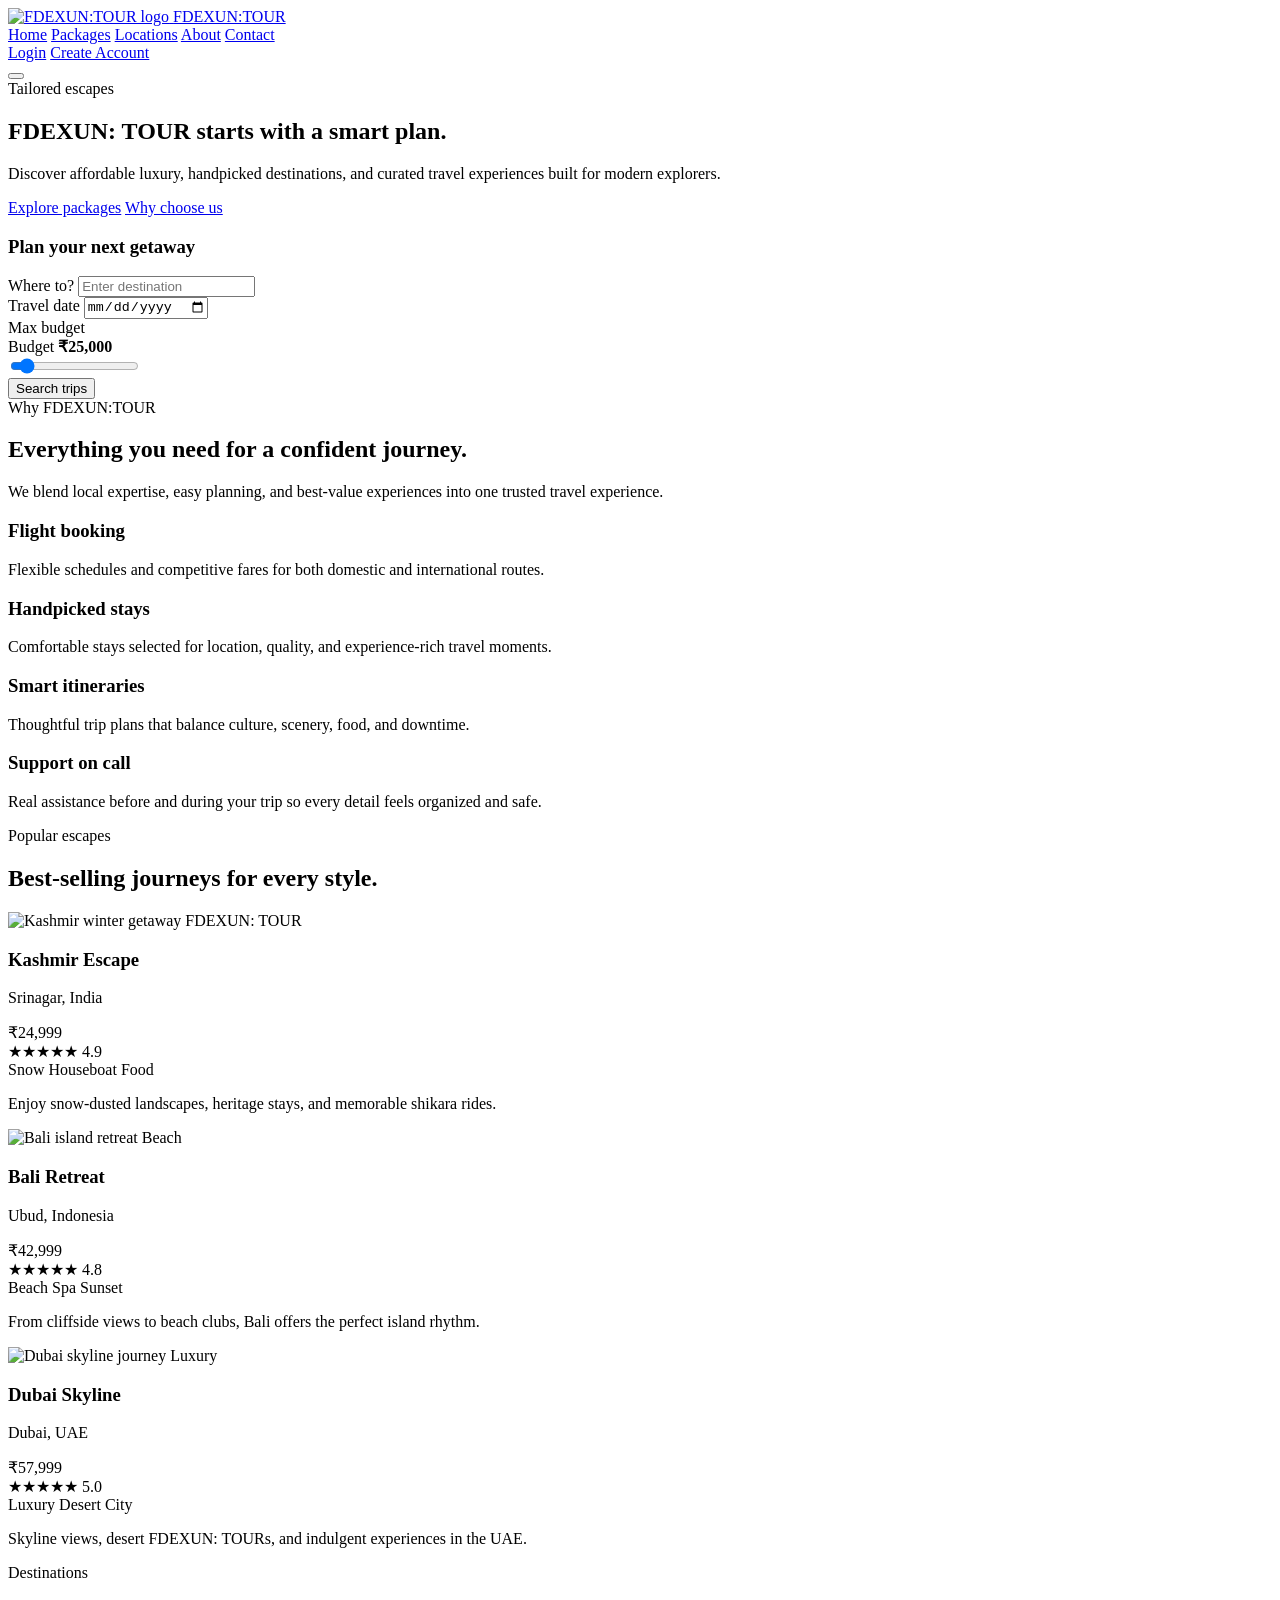
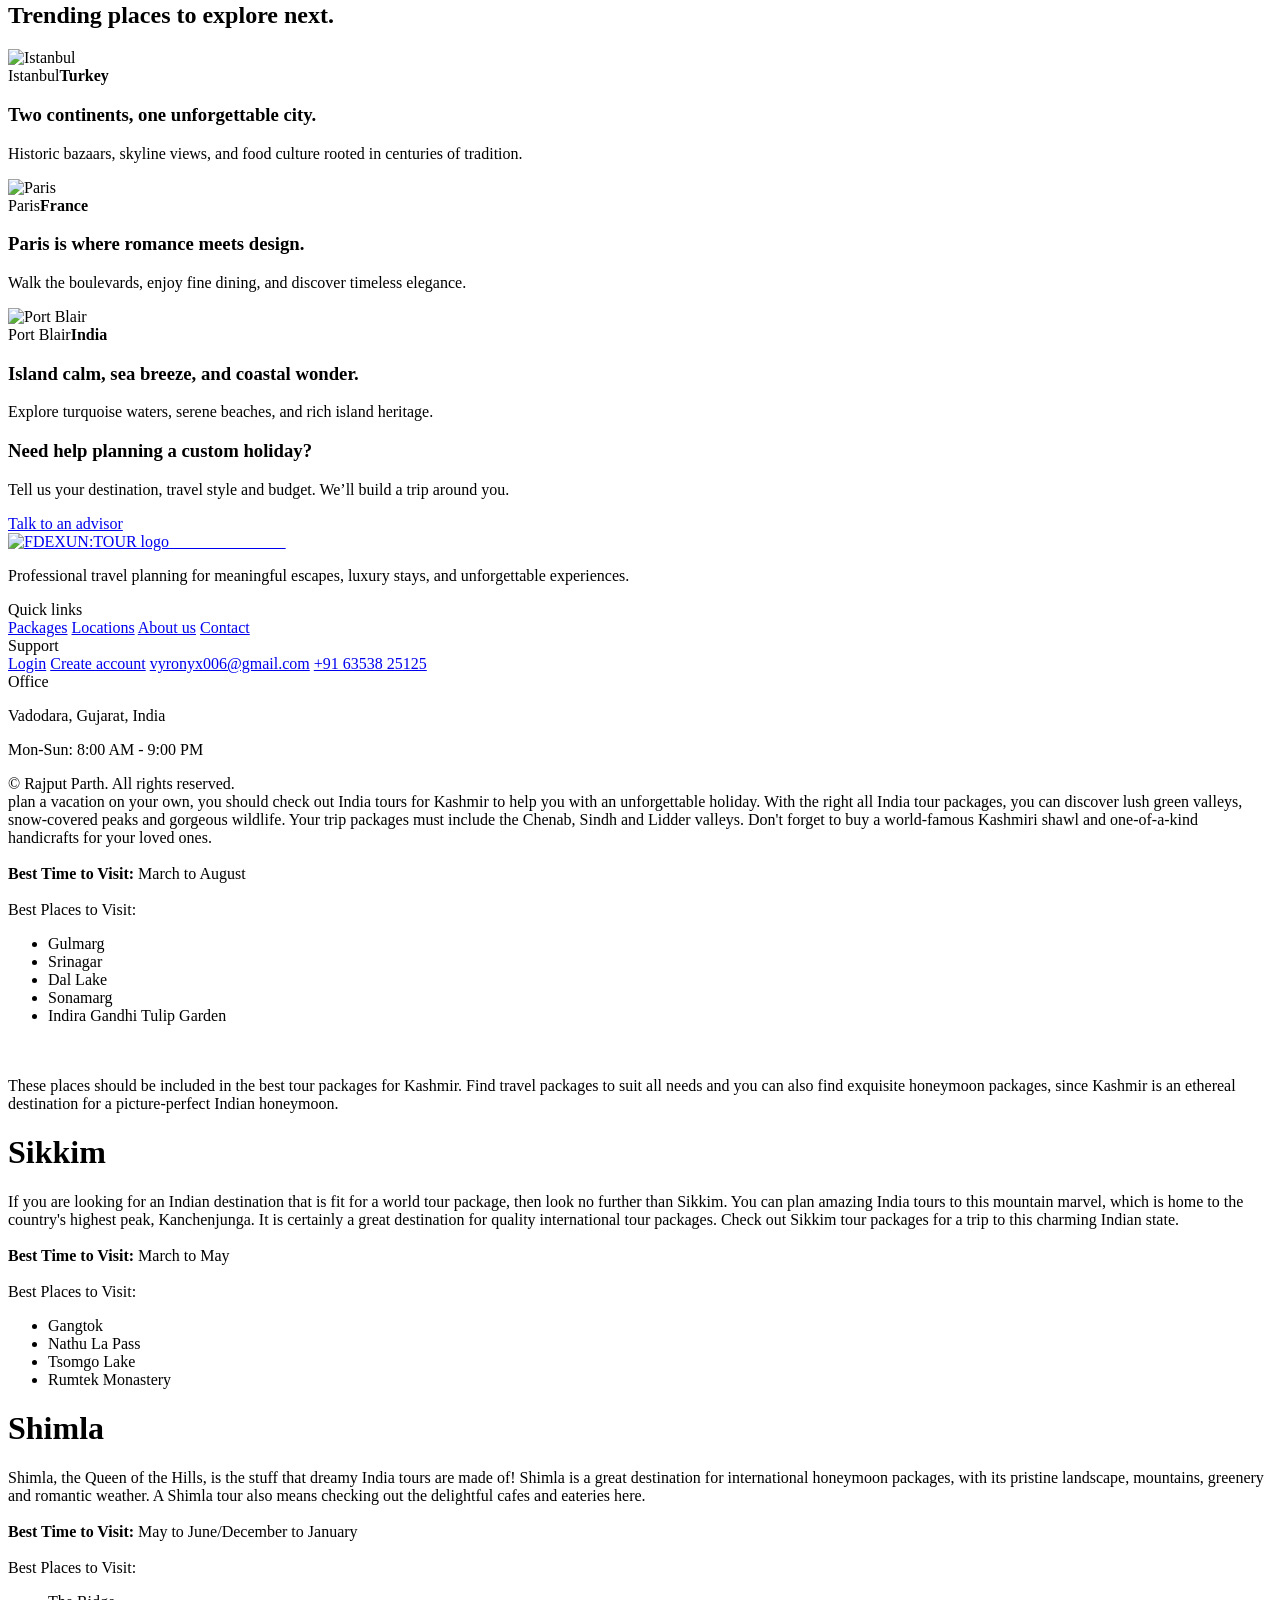
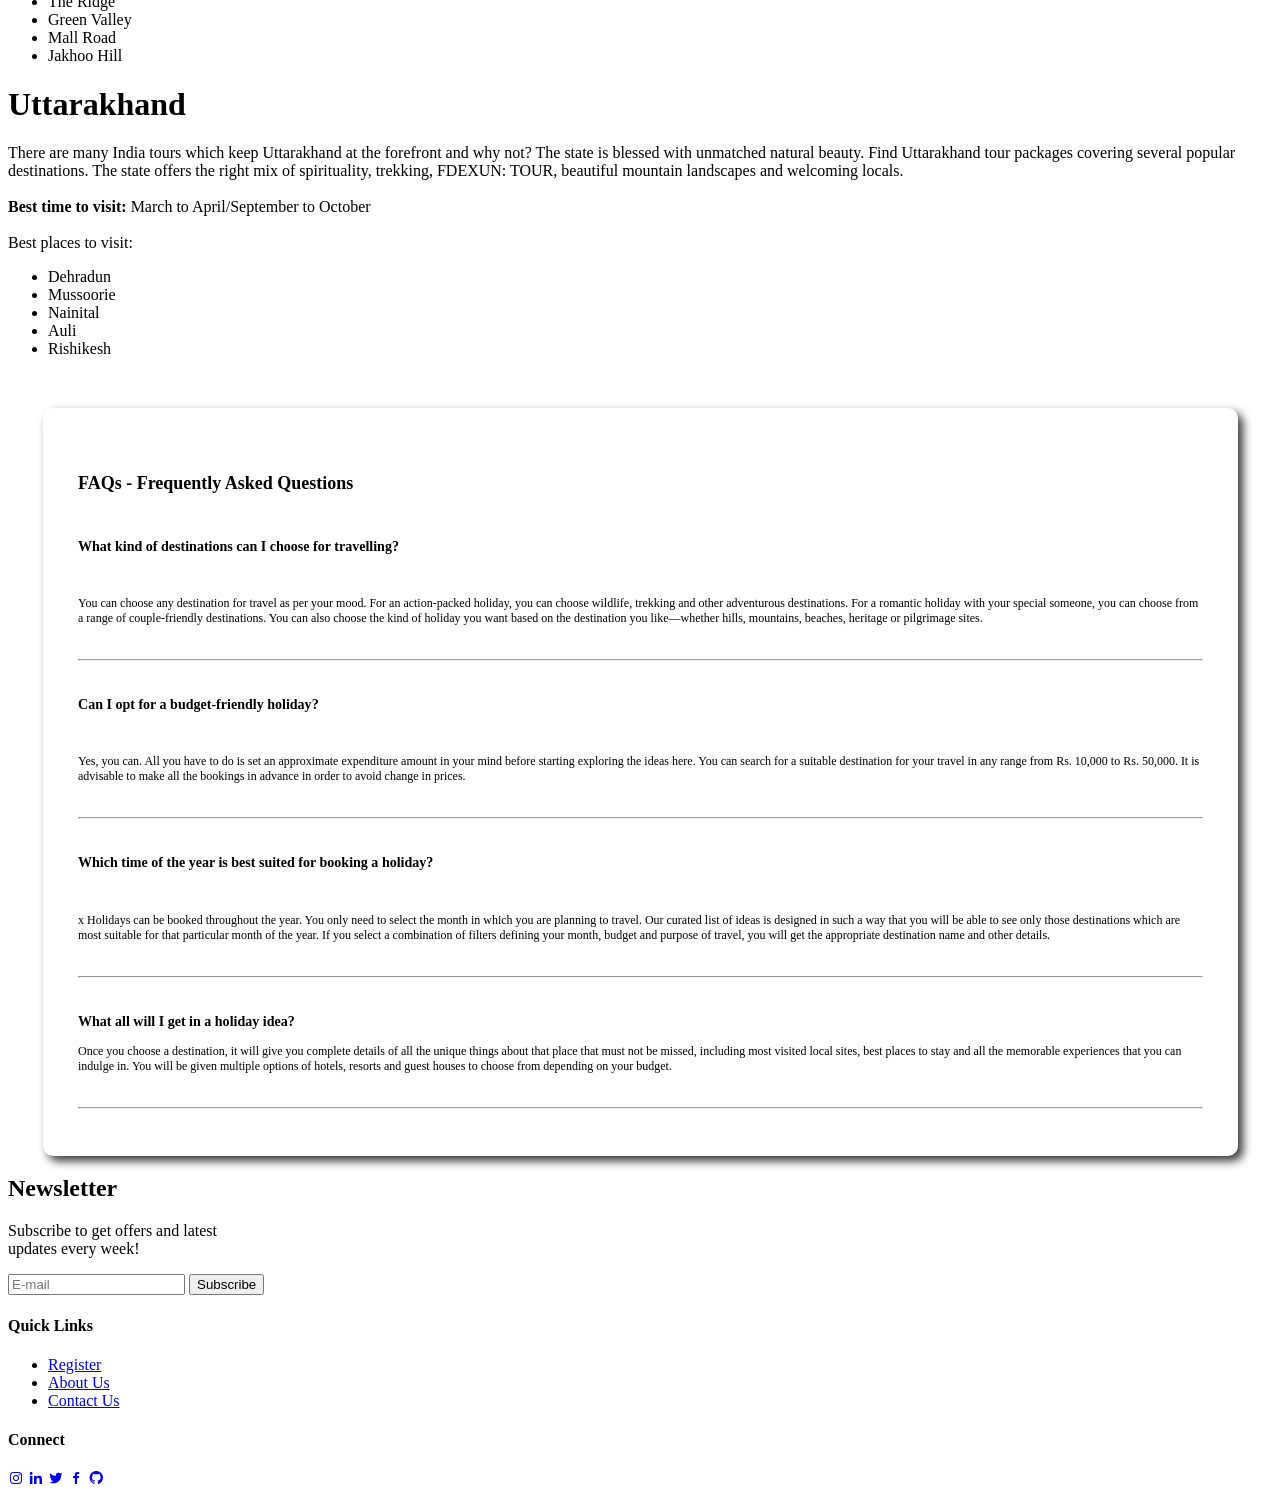
==== index.html @ eda364e0 "Upload FDEXUN:TOUR website files Add website pages, stylesheets, JavaScript, and required assets for" ====
<!DOCTYPE html>
<html lang="en">
  <head>
    <meta charset="UTF-8" />
    <meta name="viewport" content="width=device-width, initial-scale=1.0" />
    <meta
      name="description"
      content="FDEXUN:TOUR is a professional travel website featuring curated holidays, popular destinations, and seamless trip planning."
    />
    <title>FDEXUN:TOUR | Travel smarter</title>
    <link rel="icon" href="./assets/images/fdexun-tour-logo.svg" />
    <link rel="preconnect" href="https://fonts.googleapis.com" />
    <link rel="preconnect" href="https://fonts.gstatic.com" crossorigin />
    <link
      href="https://fonts.googleapis.com/css2?family=Paytone+One&family=Poppins:wght@100;200;300;400;500;600;700;800;900&display=swap"
      rel="stylesheet"
    />
    <link rel="stylesheet" href="https://unpkg.com/boxicons@latest/css/boxicons.min.css" />
    <link rel="stylesheet" href="./css/style.css" />
    <link rel="stylesheet" href="./css/responsive.css" />
    <script src="./js/main.js" defer></script>
  </head>
  <body>
    <header class="site-header">
      <div class="container header-inner">
        <a href="./index.html" class="brand" aria-label="FDEXUN:TOUR home">
          <span class="brand-mark"><img src="./assets/images/fdexun-tour-logo.svg" alt="FDEXUN:TOUR logo" /></span>
          <span class="brand-text">FDEXUN:TOUR</span>
        </a>

        <nav class="nav-links" aria-label="Main navigation">
          <a href="./index.html" class="nav-link">Home</a>
          <a href="./packages.html" class="nav-link">Packages</a>
          <a href="./locations.html" class="nav-link">Locations</a>
          <a href="./about.html" class="nav-link">About</a>
          <a href="./contact.html" class="nav-link">Contact</a>
        </nav>

        <div class="nav-actions">
          <a href="./login.html" class="btn btn-secondary">Login</a>
          <a href="./register.html" class="btn btn-primary">Create Account</a>
        </div>

        <button class="menu-toggle" type="button" aria-label="Open menu">
          <span></span>
        </button>
      </div>
    </header>

    <main>
      <section class="hero">
        <div class="container hero-content">
          <div class="hero-copy">
            <div class="section-tag">Tailored escapes</div>
            <h1>FDEXUN: TOUR starts with a smart plan.</h1>
            <p>
              Discover affordable luxury, handpicked destinations, and curated travel experiences built for
              modern explorers.
            </p>
            <div class="hero-actions">
              <a href="./packages.html" class="btn btn-primary">Explore packages</a>
              <a href="#discover" class="btn btn-light">Why choose us</a>
            </div>
          </div>

          <aside class="search-card" aria-label="Travel search panel">
            <h3>Plan your next getaway</h3>
            <form id="hero-search">
              <div class="form-grid">
                <div class="field">
                  <label for="trip-location">Where to?</label>
                  <input id="trip-location" type="text" placeholder="Enter destination" />
                </div>
                <div class="field">
                  <label for="trip-date">Travel date</label>
                  <input id="trip-date" type="date" />
                </div>
                <div class="field">
                  <label for="budget-range">Max budget</label>
                  <div class="slider-wrap">
                    <div class="slider-row">
                      <span>Budget</span>
                      <strong id="budget-value">₹25,000</strong>
                    </div>
                    <input id="budget-range" type="range" min="10000" max="200000" step="5000" value="25000" />
                  </div>
                </div>
                <button type="submit" class="btn btn-primary">Search trips</button>
                <div id="form-status" class="form-status" aria-live="polite"></div>
              </div>
            </form>
          </aside>
        </div>
      </section>

      <section id="discover" class="section">
        <div class="container">
          <div class="section-header">
            <span class="section-tag">Why FDEXUN:TOUR</span>
            <h2>Everything you need for a confident journey.</h2>
            <p>
              We blend local expertise, easy planning, and best-value experiences into one trusted travel experience.
            </p>
          </div>
          <div class="card-grid">
            <article class="feature-card">
              <h3>Flight booking</h3>
              <p>Flexible schedules and competitive fares for both domestic and international routes.</p>
            </article>
            <article class="feature-card">
              <h3>Handpicked stays</h3>
              <p>Comfortable stays selected for location, quality, and experience-rich travel moments.</p>
            </article>
            <article class="feature-card">
              <h3>Smart itineraries</h3>
              <p>Thoughtful trip plans that balance culture, scenery, food, and downtime.</p>
            </article>
            <article class="feature-card">
              <h3>Support on call</h3>
              <p>Real assistance before and during your trip so every detail feels organized and safe.</p>
            </article>
          </div>
        </div>
      </section>

      <section class="section subsection">
        <div class="container">
          <div class="section-header">
            <span class="section-tag">Popular escapes</span>
            <h2>Best-selling journeys for every style.</h2>
          </div>

          <div class="package-grid">
            <article class="package-card">
              <div class="package-image">
                <img src="./assets/files/l1.jpg" alt="Kashmir winter getaway" />
                <span class="package-badge">FDEXUN: TOUR</span>
              </div>
              <div class="package-content">
                <div class="package-meta">
                  <div>
                    <h3>Kashmir Escape</h3>
                    <p>Srinagar, India</p>
                  </div>
                  <span class="package-price">₹24,999</span>
                </div>
                <div class="package-rating">★★★★★ 4.9</div>
                <div class="package-list">
                  <span class="package-tag">Snow</span>
                  <span class="package-tag">Houseboat</span>
                  <span class="package-tag">Food</span>
                </div>
                <p>Enjoy snow-dusted landscapes, heritage stays, and memorable shikara rides.</p>
              </div>
            </article>

            <article class="package-card">
              <div class="package-image">
                <img src="./assets/files/l4.jpg" alt="Bali island retreat" />
                <span class="package-badge">Beach</span>
              </div>
              <div class="package-content">
                <div class="package-meta">
                  <div>
                    <h3>Bali Retreat</h3>
                    <p>Ubud, Indonesia</p>
                  </div>
                  <span class="package-price">₹42,999</span>
                </div>
                <div class="package-rating">★★★★★ 4.8</div>
                <div class="package-list">
                  <span class="package-tag">Beach</span>
                  <span class="package-tag">Spa</span>
                  <span class="package-tag">Sunset</span>
                </div>
                <p>From cliffside views to beach clubs, Bali offers the perfect island rhythm.</p>
              </div>
            </article>

            <article class="package-card">
              <div class="package-image">
                <img src="./assets/files/l5.jpg" alt="Dubai skyline journey" />
                <span class="package-badge">Luxury</span>
              </div>
              <div class="package-content">
                <div class="package-meta">
                  <div>
                    <h3>Dubai Skyline</h3>
                    <p>Dubai, UAE</p>
                  </div>
                  <span class="package-price">₹57,999</span>
                </div>
                <div class="package-rating">★★★★★ 5.0</div>
                <div class="package-list">
                  <span class="package-tag">Luxury</span>
                  <span class="package-tag">Desert</span>
                  <span class="package-tag">City</span>
                </div>
                <p>Skyline views, desert FDEXUN: TOURs, and indulgent experiences in the UAE.</p>
              </div>
            </article>
          </div>
        </div>
      </section>

      <section class="section subsection">
        <div class="container">
          <div class="section-header">
            <span class="section-tag">Destinations</span>
            <h2>Trending places to explore next.</h2>
          </div>
          <div class="location-grid">
            <article class="location-card">
              <div class="location-visual"><img src="./assets/files/l2.jpg" alt="Istanbul" /></div>
              <div class="location-content">
                <div class="meta"><span>Istanbul</span><strong>Turkey</strong></div>
                <h3>Two continents, one unforgettable city.</h3>
                <p>Historic bazaars, skyline views, and food culture rooted in centuries of tradition.</p>
              </div>
            </article>
            <article class="location-card">
              <div class="location-visual"><img src="./assets/files/l3.jpg" alt="Paris" /></div>
              <div class="location-content">
                <div class="meta"><span>Paris</span><strong>France</strong></div>
                <h3>Paris is where romance meets design.</h3>
                <p>Walk the boulevards, enjoy fine dining, and discover timeless elegance.</p>
              </div>
            </article>
            <article class="location-card">
              <div class="location-visual"><img src="./assets/files/l7.jpg" alt="Port Blair" /></div>
              <div class="location-content">
                <div class="meta"><span>Port Blair</span><strong>India</strong></div>
                <h3>Island calm, sea breeze, and coastal wonder.</h3>
                <p>Explore turquoise waters, serene beaches, and rich island heritage.</p>
              </div>
            </article>
          </div>
        </div>
      </section>

      <section class="section cta-banner">
        <div class="container">
          <div class="cta-box">
            <div>
              <h3>Need help planning a custom holiday?</h3>
              <p>Tell us your destination, travel style and budget. We’ll build a trip around you.</p>
            </div>
            <a href="./contact.html" class="btn btn-light">Talk to an advisor</a>
          </div>
        </div>
      </section>

    </main>

    <footer class="site-footer">
      <div class="container footer-grid">
        <div class="footer-brand">
          <a href="./index.html" class="brand" aria-label="FDEXUN:TOUR home">
            <span class="brand-mark"><img src="./assets/images/fdexun-tour-logo.svg" alt="FDEXUN:TOUR logo" /></span>
            <span class="brand-text" style="color: white;">FDEXUN:TOUR</span>
          </a>
          <p>Professional travel planning for meaningful escapes, luxury stays, and unforgettable experiences.</p>
        </div>

        <div>
          <div class="footer-title">Quick links</div>
          <div class="footer-links">
            <a href="./packages.html">Packages</a>
            <a href="./locations.html">Locations</a>
            <a href="./about.html">About us</a>
            <a href="./contact.html">Contact</a>
          </div>
        </div>

        <div>
          <div class="footer-title">Support</div>
          <div class="footer-links">
            <a href="./login.html">Login</a>
            <a href="./register.html">Create account</a>
            <a href="mailto:vyronyx006@gmail.com">vyronyx006@gmail.com</a>
            <a href="tel:+916353825125">+91 63538 25125</a>
          </div>
        </div>

        <div class="footer-info">
          <div class="footer-title">Office</div>
          <p>Vadodara, Gujarat, India</p>
          <p>Mon-Sun: 8:00 AM - 9:00 PM</p>
        </div>
      </div>
      <div class="footer-bottom">© <span id="current-year"></span> Rajput Parth. All rights reserved.</div>
    </footer>
  </body>
</html>

                    plan a vacation on your own, you should check out India tours for Kashmir to help you with an
                    unforgettable holiday. With the right all India tour packages, you can discover lush green
                    valleys, snow-covered peaks and gorgeous wildlife. Your trip packages must include the Chenab,
                    Sindh and Lidder valleys. Don't forget to buy a world-famous Kashmiri shawl and one-of-a-kind
                    handicrafts for your loved ones. <br>
                    <br> <b> Best Time to Visit:</b> March to August <br>

                    <br> Best Places to Visit: <br>
                <ul class="loc-detail">
                    <li>Gulmarg</li>
                    <li> Srinagar</li>
                    <li> Dal Lake</li>
                    <li> Sonamarg</li>
                    <li> Indira Gandhi Tulip Garden</li>
                </ul>
                <br>
                <br> These places should be included in the best tour packages for Kashmir. Find travel packages to
                suit all needs and you can also find exquisite honeymoon packages, since Kashmir is an ethereal
                destination for a picture-perfect Indian honeymoon.</p>
            </div>

            <div class="box">
                <h1>Sikkim</h1>
                <p>If you are looking for an Indian destination that is fit for a world tour package, then look no
                    further than Sikkim. You can plan amazing India tours to this mountain marvel, which is home to
                    the country's highest peak, Kanchenjunga. It is certainly a great destination for quality
                    international tour packages. Check out Sikkim tour packages for a trip to this charming Indian
                    state. <br>
                    <br> <b>Best Time to Visit:</b> March to May <br>

                    <br> Best Places to Visit:
                <ul class="loc-detail">
                    <li> Gangtok</li>
                    <li> Nathu La Pass</li>
                    <li> Tsomgo Lake</li>
                    <li> Rumtek Monastery</li>
                </ul>
                </p>
            </div>

            <div class="box">
                <h1>Shimla</h1>
                <p> Shimla, the Queen of the Hills, is the stuff that dreamy India tours are made of! Shimla is a
                    great
                    destination for international honeymoon packages, with its pristine landscape, mountains,
                    greenery
                    and romantic weather. A Shimla tour also means checking out the delightful cafes and eateries
                    here. <br>

                    <br> <b>Best Time to Visit:</b> May to June/December to January <br>

                    <br> Best Places to Visit:
                <ul class="loc-detail">
                    <li>The Ridge</li>
                    <li> Green Valley</li>
                    <li> Mall Road</li>
                    <li> Jakhoo Hill</li>
                </ul>
                </p>
            </div>

            <div class="box">
                <h1> Uttarakhand</h1>
                <p> There are many India tours which keep Uttarakhand at the forefront and why not? The state is
                    blessed with unmatched natural beauty. Find Uttarakhand tour packages covering several popular
                    destinations. The state offers the right mix of spirituality, trekking, FDEXUN: TOUR, beautiful
                    mountain landscapes and welcoming locals. <br>

                    <br> <b> Best time to visit:</b> March to April/September to October <br>

                    <br> Best places to visit:
                <ul class="loc-detail">
                    <li> Dehradun</li>
                    <li> Mussoorie</li>
                    <li> Nainital</li>
                    <li> Auli</li>
                    <li> Rishikesh</li>
                </ul>
                </p>

            </div>
        </div>
    </section>

    <section class="faq">

        <div class="container2">
            <style>
                .container2 {
                    position: relative;
                    grid-template-columns: auto auto auto;
                    gap: 5%;
                    padding: 35px;
                    margin-top: 50px;
                    margin-left: 35px;
                    margin-right: 34px;
                    border-radius: 10px;
                    font-size: 12px;
                    color: black;
                    background-color: white;
                    box-shadow: 5px 5px 10px #3b3737;
                }
            </style>

            <div> <br>
                <h1 class="faqh1">FAQs - Frequently Asked Questions</h1>
            </div>

            <p><br>
            <h3> What kind of destinations can I choose for travelling?</h3> <br>
            <p> You can choose any destination for travel as per your mood. For an action-packed holiday, you can choose
                wildlife, trekking and other adventurous destinations. For a romantic holiday with your special someone,
                you can choose from a range of couple-friendly destinations. You can also choose the kind of holiday you
                want based on the destination you like—whether hills, mountains, beaches, heritage or pilgrimage sites.
            </p><br>
            <hr>

            <br>
            <h3> Can I opt for a budget-friendly holiday?</h3><br>
            <p>
                Yes, you can. All you have to do is set an approximate expenditure amount in your mind before starting
                exploring the ideas here. You can search for a suitable destination for your travel in any range from
                Rs. 10,000 to Rs. 50,000. It is advisable to make all the bookings in advance in order to avoid change
                in prices.</p><br>
            <hr>

            <br>
            <h3> Which time of the year is best suited for booking a holiday?</h3><br>
            <p>x
                Holidays can be booked throughout the year. You only need to select the month in which you are planning
                to travel. Our curated list of ideas is designed in such a way that you will be able to see only those
                destinations which are most suitable for that particular month of the year. If you select a combination
                of filters defining your month, budget and purpose of travel, you will get the appropriate destination
                name and other details.</p><br>
            <hr>

            <br>
            <h3>What all will I get in a holiday idea?</h3>
            <p>Once you choose a destination, it will give you complete details of all the unique things about that
                place that must not be missed, including most visited local sites, best places to stay and all the
                memorable experiences that you can indulge in. You will be given multiple options of hotels, resorts and
                guest houses to choose from depending on your budget. </p> <br>
            <hr>
            </p>
        </div>
    </section>

    <!-- Newsletter -->

    <section class="newsletter">
        <div class="newstext">
            <h2>Newsletter</h2>
            <p>Subscribe to get offers and latest<br>updates every week!</p>
        </div>

        <div class="send">
            <form action="">
                <input type="email" name="emailid" placeholder="E-mail" required>
                <input type="submit" value="Subscribe">
            </form>
        </div>
    </section>

    <!-- Footer -->

    <section class="footer">
        <div class="foot">
            <div class="footer-content">

                <div class="footlinks">
                    <h4>Quick Links</h4>
                    <ul>
                        <li><a href="./booking.html">Register</a></li>
                        <li><a href="./info.html">About Us</a></li>
                        <li><a href="./contact.html">Contact Us</a></li>
                    </ul>
                </div>

                <div class="footlinks">
                    <h4>Connect</h4>
                    <div class="social">
                        <a href="https://www.instagram.com/r.parth._06/" target="_blank" rel="noopener noreferrer" aria-label="Instagram"><i class='bx bxl-instagram'></i></a>
                        <a href="https://www.linkedin.com/in/rajput-parth-a90a53328/" target="_blank" rel="noopener noreferrer" aria-label="LinkedIn"><i class='bx bxl-linkedin'></i></a>
                        <a href="https://x.com/Rajputparth06" target="_blank" rel="noopener noreferrer" aria-label="X / Twitter"><i class='bx bxl-twitter'></i></a>
                        <a href="https://www.facebook.com/parth.krishna.904" target="_blank" rel="noopener noreferrer" aria-label="Facebook"><i class='bx bxl-facebook'></i></a>
                        <a href="https://github.com/rparth006" target="_blank" rel="noopener noreferrer" aria-label="GitHub"><i class='bx bxl-github'></i></a>
                    </div>
                </div>

            </div>
        </div>

        <div class="end">
            <p></p>
        </div>
    </section>
 <SCRIPT type="text/javascript">
        function JavaBlink() {
           var blinks = document.getElementsByTagName('JavaBlink');
           for (var i = blinks.length - 1; i >= 0; i--) {
              var s = blinks[i];
              s.style.visibility = (s.style.visibility === 'visible') ? 'hidden' : 'visible';
           }
           window.setTimeout(JavaBlink, 500);
        }
        if (document.addEventListener) document.addEventListener("DOMContentLoaded", JavaBlink, false);
        else if (window.addEventListener) window.addEventListener("load", JavaBlink, false);
        else if (window.attachEvent) window.attachEvent("onload", JavaBlink);
        else window.onload = JavaBlink;
      </SCRIPT>
</body>

</html>
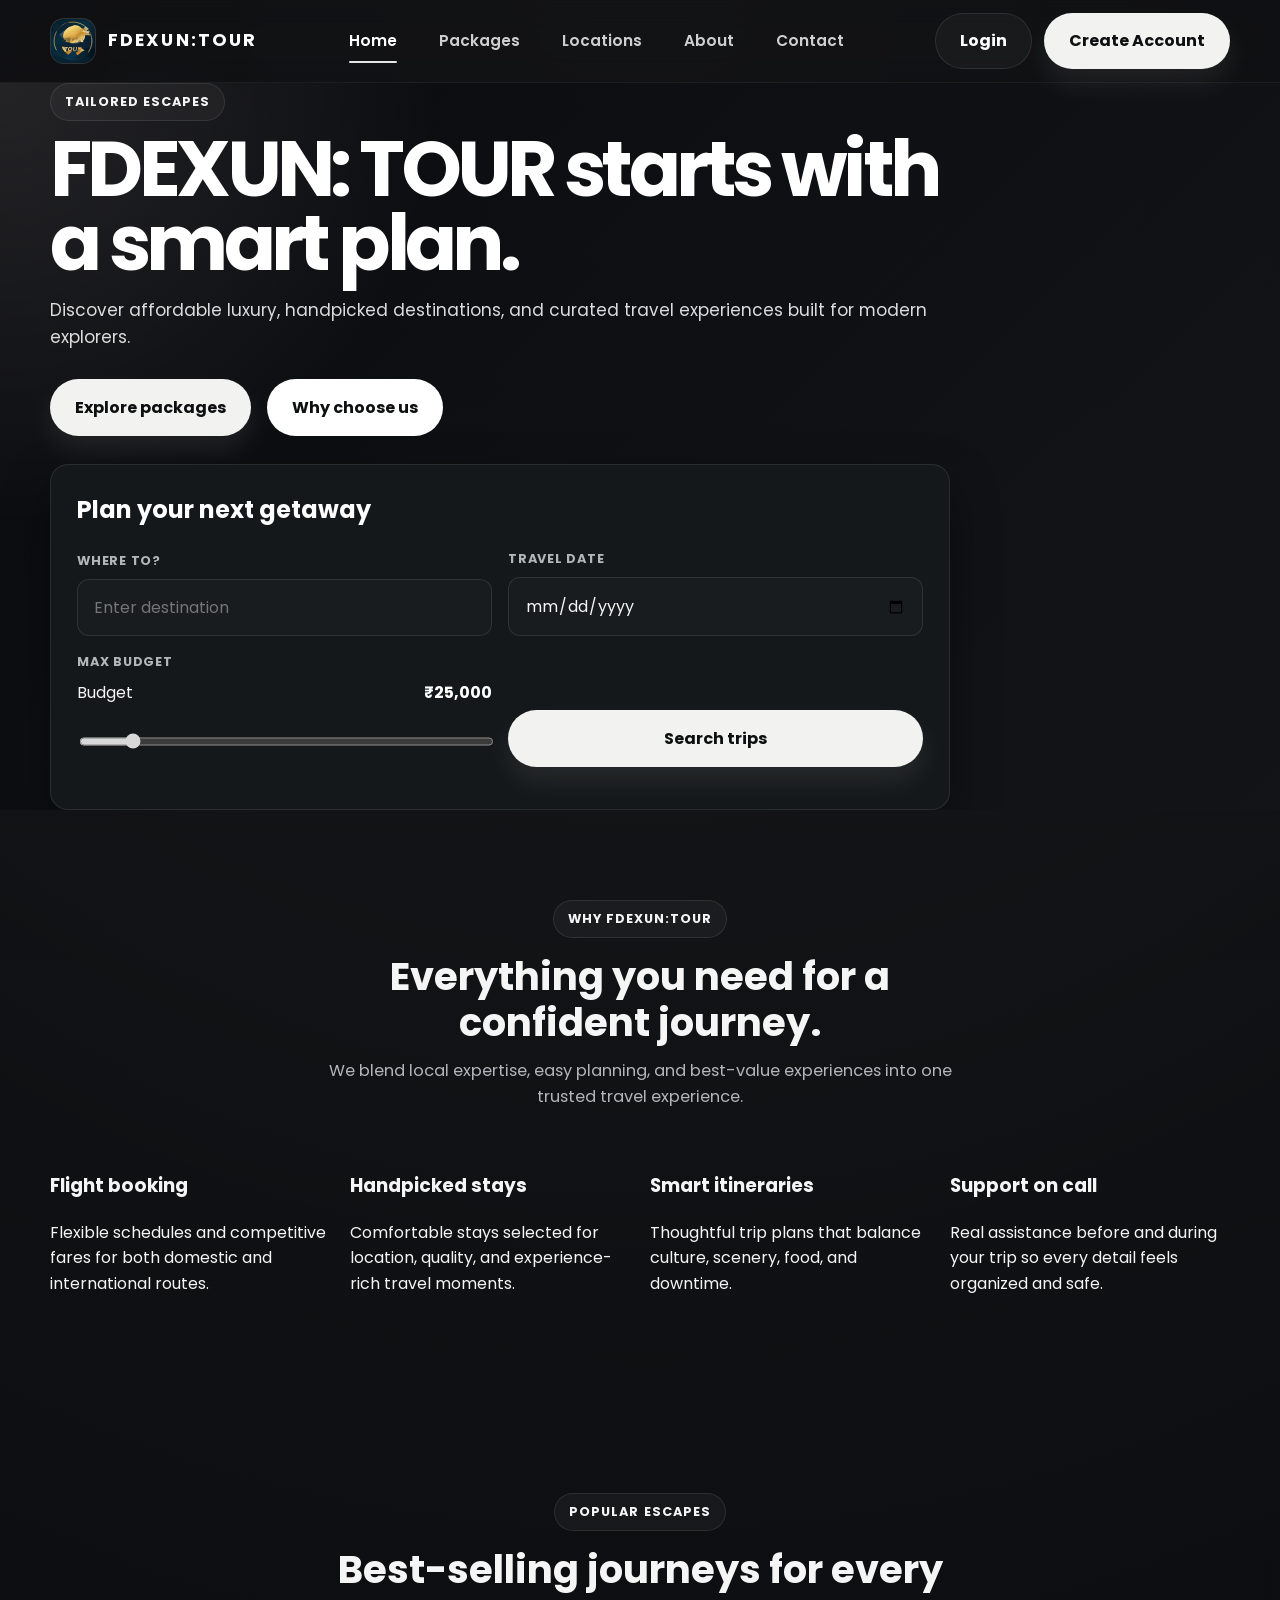
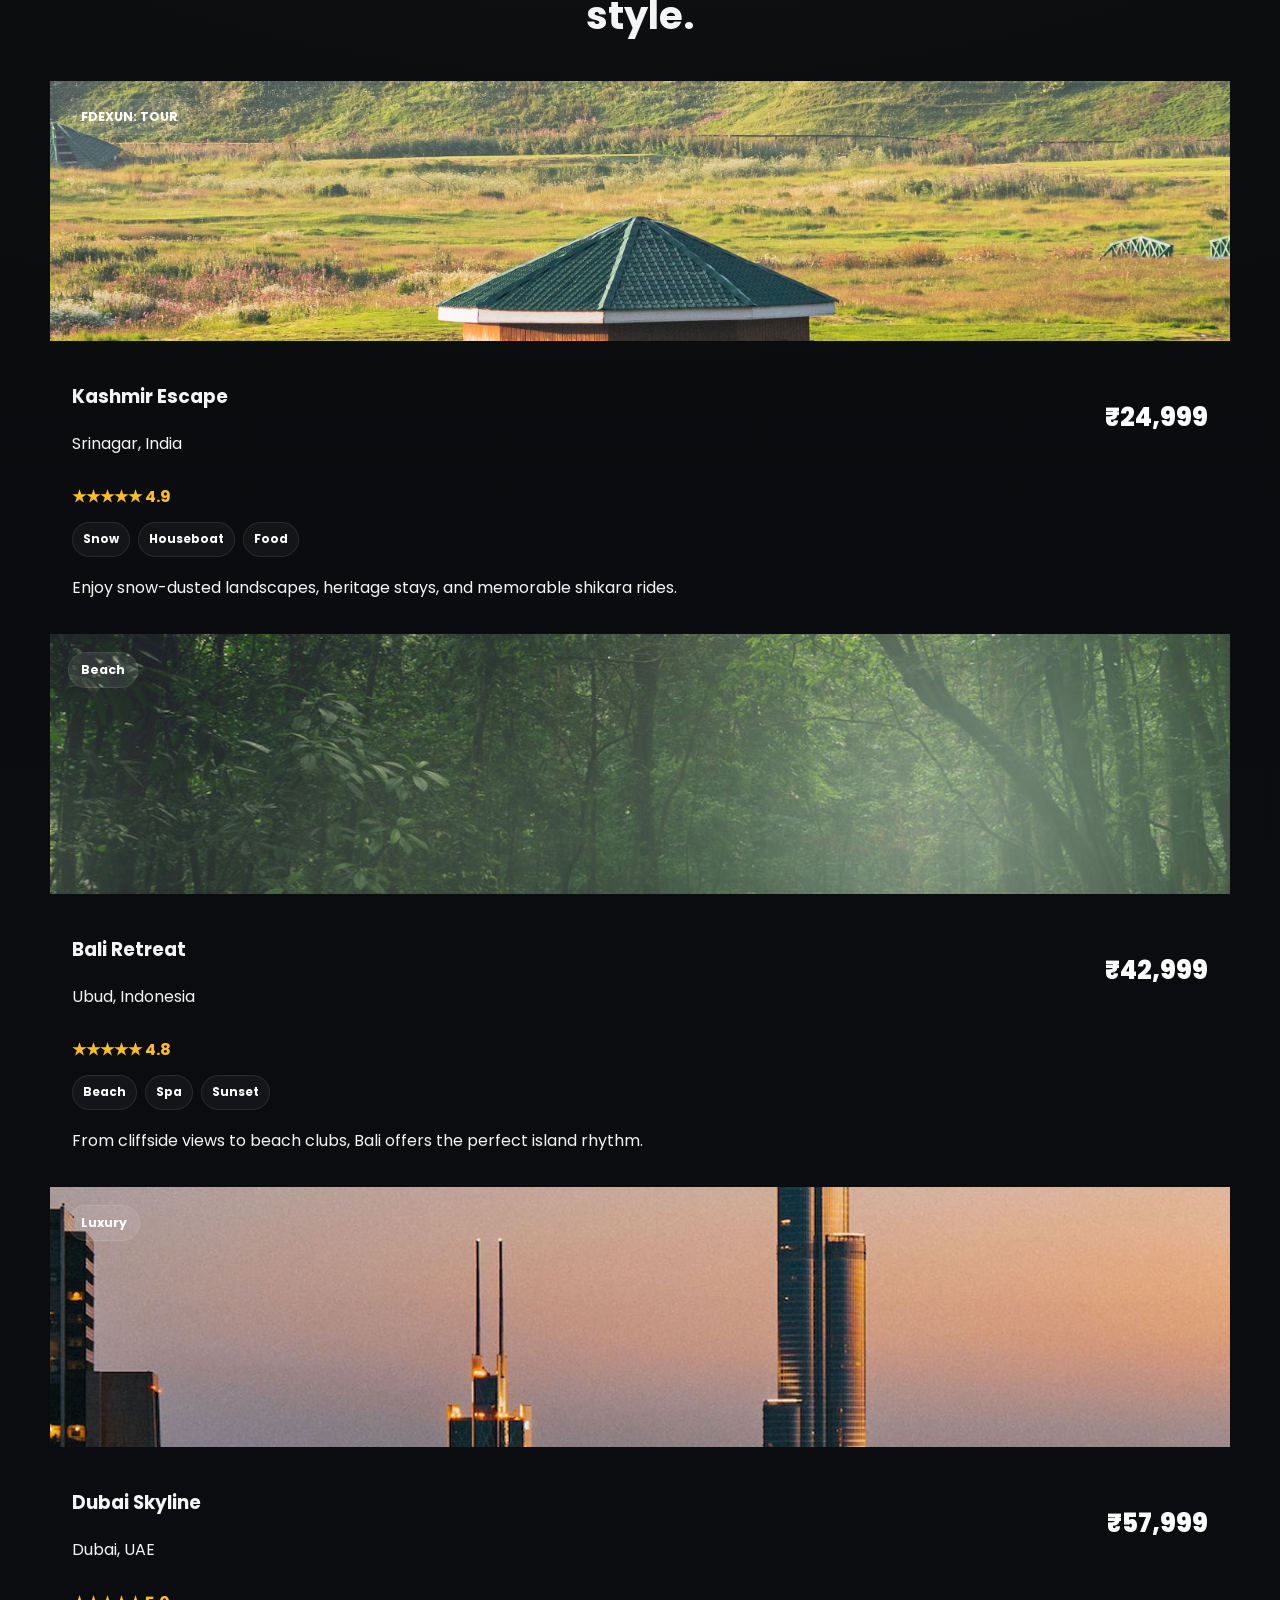
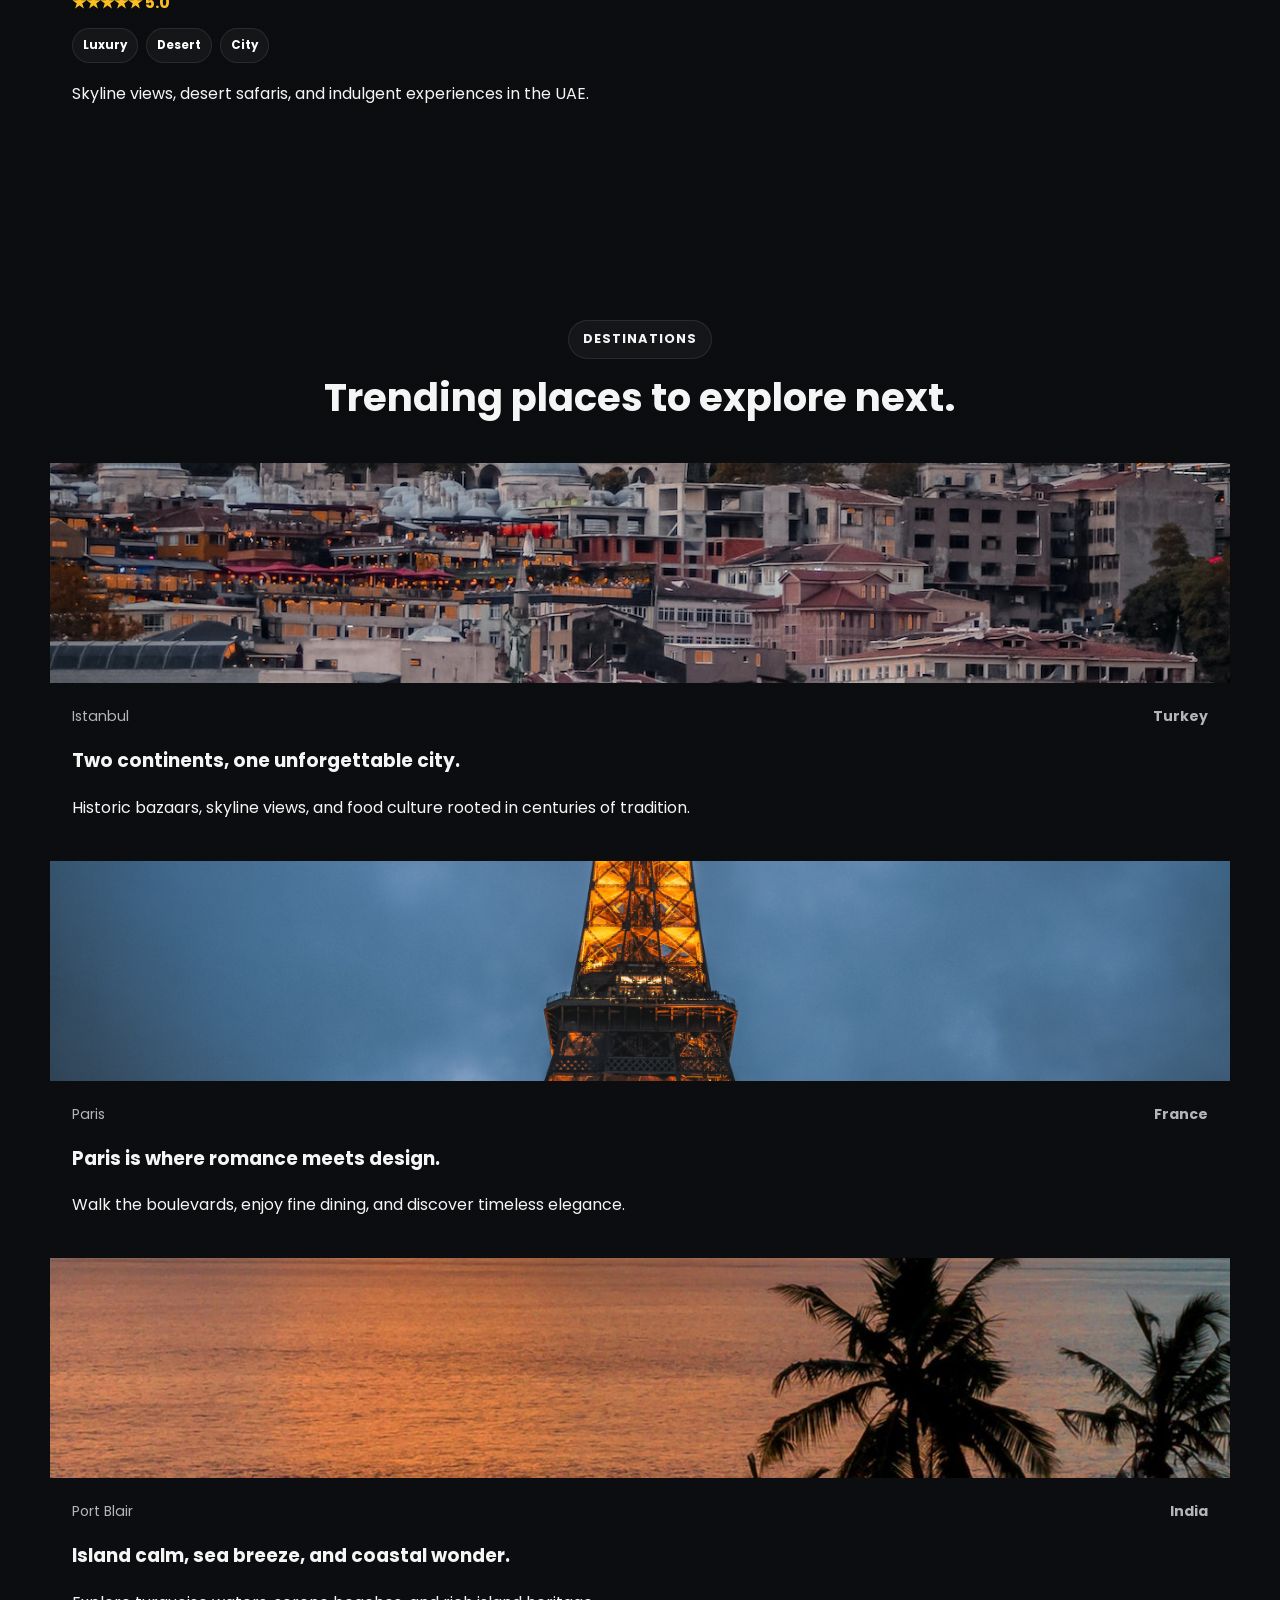
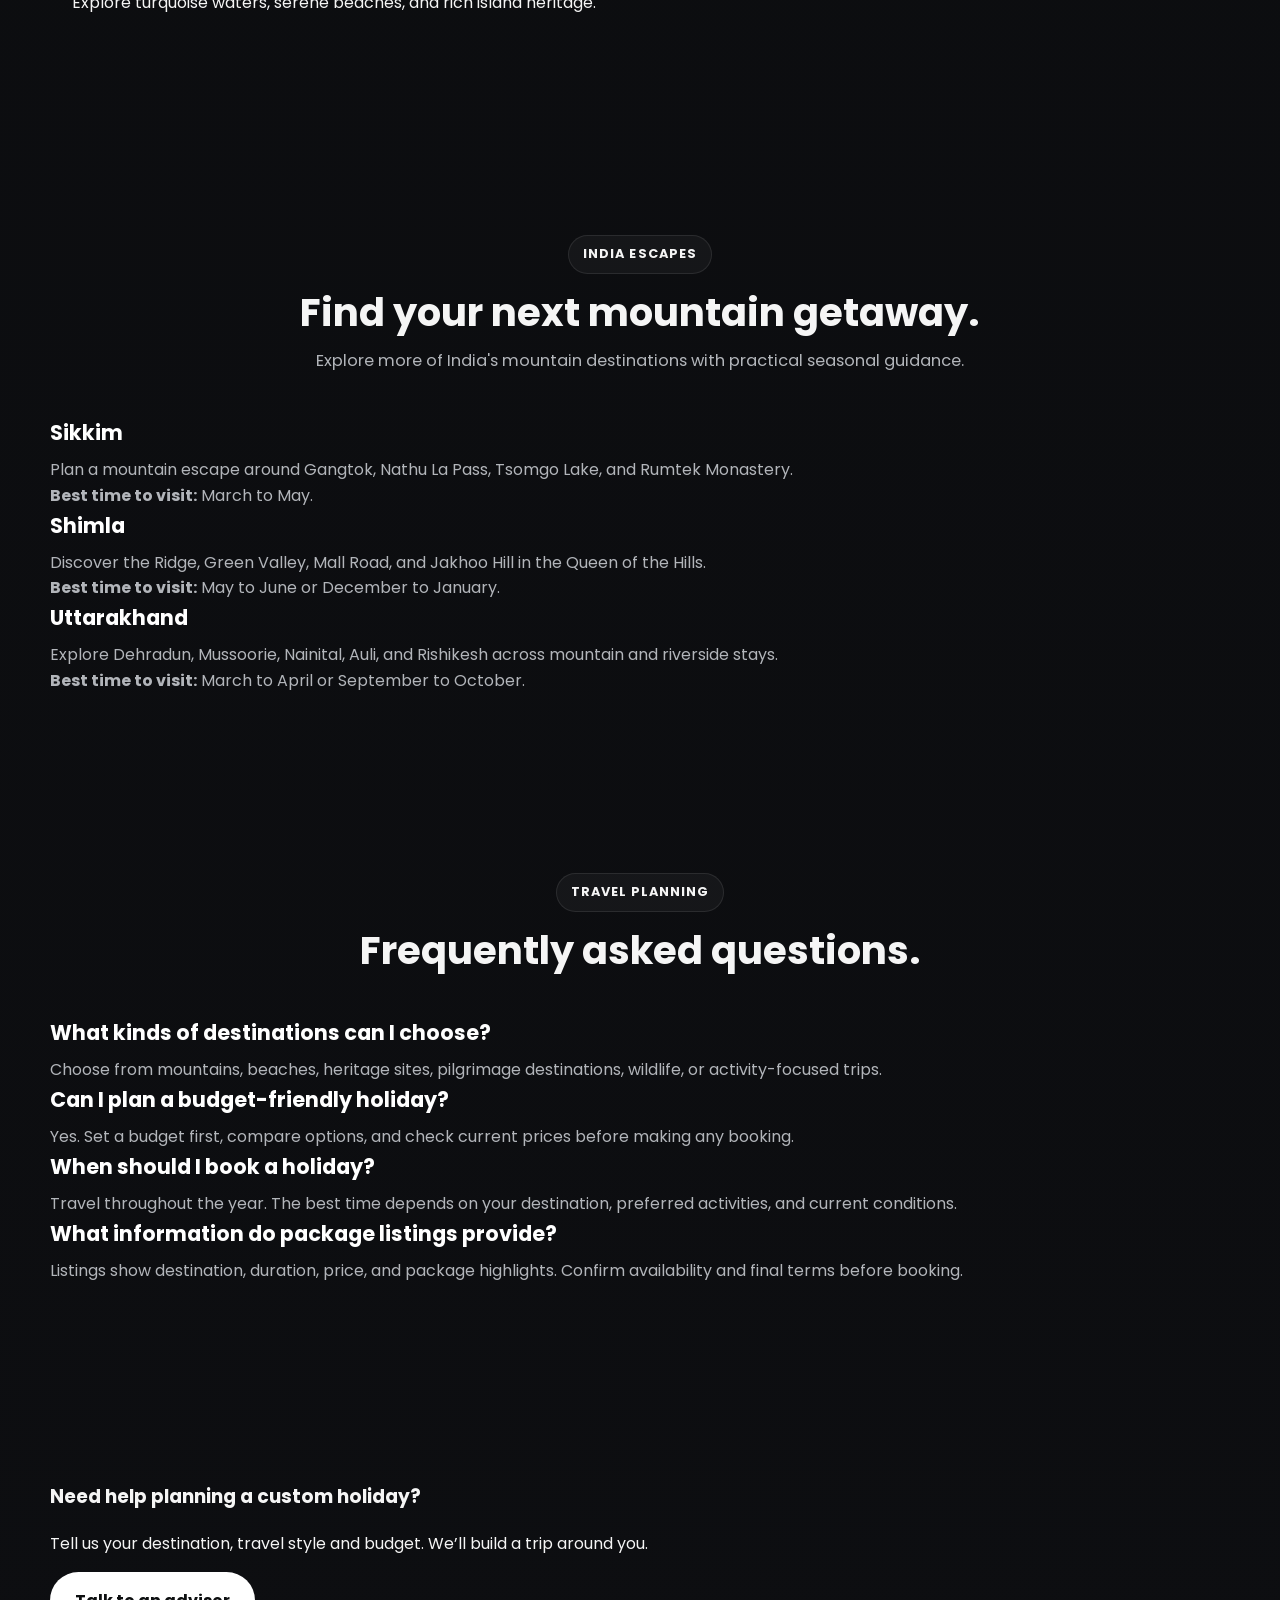
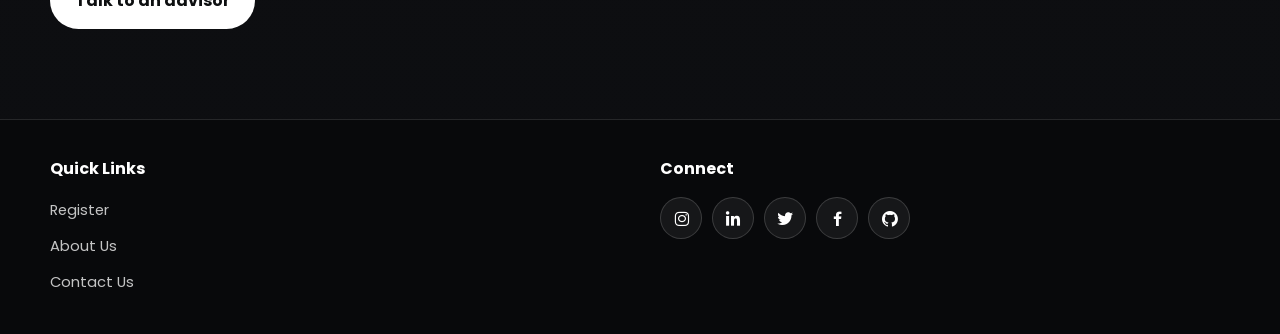
==== commit 91972b3a: "Update website from original VS Code project" ====
--- a/index.html
+++ b/index.html
@@ -18,6 +18,7 @@
     <link rel="stylesheet" href="https://unpkg.com/boxicons@latest/css/boxicons.min.css" />
     <link rel="stylesheet" href="./css/style.css" />
     <link rel="stylesheet" href="./css/responsive.css" />
+    <link rel="stylesheet" href="./css/quick-links-footer.css" />
     <script src="./js/main.js" defer></script>
   </head>
   <body>
@@ -130,7 +131,7 @@
             <h2>Best-selling journeys for every style.</h2>
           </div>
 
-          <div class="package-grid">
+          <div class="package-grid" id="package">
             <article class="package-card">
               <div class="package-image">
                 <img src="./assets/files/l1.jpg" alt="Kashmir winter getaway" />
@@ -196,14 +197,14 @@
                   <span class="package-tag">Desert</span>
                   <span class="package-tag">City</span>
                 </div>
-                <p>Skyline views, desert FDEXUN: TOURs, and indulgent experiences in the UAE.</p>
-              </div>
-            </article>
-          </div>
-        </div>
-      </section>
-
-      <section class="section subsection">
+                <p>Skyline views, desert safaris, and indulgent experiences in the UAE.</p>
+              </div>
+            </article>
+          </div>
+        </div>
+      </section>
+
+      <section class="section subsection" id="locations">
         <div class="container">
           <div class="section-header">
             <span class="section-tag">Destinations</span>
@@ -238,6 +239,60 @@
         </div>
       </section>
 
+      <section class="section subsection">
+        <div class="container">
+          <div class="section-header">
+            <span class="section-tag">India escapes</span>
+            <h2>Find your next mountain getaway.</h2>
+            <p>Explore more of India's mountain destinations with practical seasonal guidance.</p>
+          </div>
+          <div class="regional-grid">
+            <article class="info-card">
+              <h3>Sikkim</h3>
+              <p>Plan a mountain escape around Gangtok, Nathu La Pass, Tsomgo Lake, and Rumtek Monastery.</p>
+              <p><strong>Best time to visit:</strong> March to May.</p>
+            </article>
+            <article class="info-card">
+              <h3>Shimla</h3>
+              <p>Discover the Ridge, Green Valley, Mall Road, and Jakhoo Hill in the Queen of the Hills.</p>
+              <p><strong>Best time to visit:</strong> May to June or December to January.</p>
+            </article>
+            <article class="info-card">
+              <h3>Uttarakhand</h3>
+              <p>Explore Dehradun, Mussoorie, Nainital, Auli, and Rishikesh across mountain and riverside stays.</p>
+              <p><strong>Best time to visit:</strong> March to April or September to October.</p>
+            </article>
+          </div>
+        </div>
+      </section>
+
+      <section class="section subsection" id="faq">
+        <div class="container">
+          <div class="section-header">
+            <span class="section-tag">Travel planning</span>
+            <h2>Frequently asked questions.</h2>
+          </div>
+          <div class="faq-grid">
+            <article class="info-card">
+              <h3>What kinds of destinations can I choose?</h3>
+              <p>Choose from mountains, beaches, heritage sites, pilgrimage destinations, wildlife, or activity-focused trips.</p>
+            </article>
+            <article class="info-card">
+              <h3>Can I plan a budget-friendly holiday?</h3>
+              <p>Yes. Set a budget first, compare options, and check current prices before making any booking.</p>
+            </article>
+            <article class="info-card">
+              <h3>When should I book a holiday?</h3>
+              <p>Travel throughout the year. The best time depends on your destination, preferred activities, and current conditions.</p>
+            </article>
+            <article class="info-card">
+              <h3>What information do package listings provide?</h3>
+              <p>Listings show destination, duration, price, and package highlights. Confirm availability and final terms before booking.</p>
+            </article>
+          </div>
+        </div>
+      </section>
+
       <section class="section cta-banner">
         <div class="container">
           <div class="cta-box">
@@ -251,258 +306,29 @@
       </section>
 
     </main>
-
-    <footer class="site-footer">
-      <div class="container footer-grid">
-        <div class="footer-brand">
-          <a href="./index.html" class="brand" aria-label="FDEXUN:TOUR home">
-            <span class="brand-mark"><img src="./assets/images/fdexun-tour-logo.svg" alt="FDEXUN:TOUR logo" /></span>
-            <span class="brand-text" style="color: white;">FDEXUN:TOUR</span>
-          </a>
-          <p>Professional travel planning for meaningful escapes, luxury stays, and unforgettable experiences.</p>
-        </div>
-
-        <div>
-          <div class="footer-title">Quick links</div>
-          <div class="footer-links">
-            <a href="./packages.html">Packages</a>
-            <a href="./locations.html">Locations</a>
-            <a href="./about.html">About us</a>
-            <a href="./contact.html">Contact</a>
-          </div>
-        </div>
-
-        <div>
-          <div class="footer-title">Support</div>
-          <div class="footer-links">
-            <a href="./login.html">Login</a>
-            <a href="./register.html">Create account</a>
-            <a href="mailto:vyronyx006@gmail.com">vyronyx006@gmail.com</a>
-            <a href="tel:+916353825125">+91 63538 25125</a>
-          </div>
-        </div>
-
-        <div class="footer-info">
-          <div class="footer-title">Office</div>
-          <p>Vadodara, Gujarat, India</p>
-          <p>Mon-Sun: 8:00 AM - 9:00 PM</p>
+    <footer class="quick-links-footer">
+      <div class="foot">
+        <div class="footer-content">
+          <div class="footlinks">
+            <h4>Quick Links</h4>
+            <ul>
+              <li><a href="./register.html">Register</a></li>
+              <li><a href="./info.html">About Us</a></li>
+              <li><a href="./contact.html">Contact Us</a></li>
+            </ul>
+          </div>
+          <div class="footlinks">
+            <h4>Connect</h4>
+            <div class="social">
+              <a href="https://www.instagram.com/r.parth._06/" target="_blank" rel="noopener noreferrer" aria-label="Instagram"><i class="bx bxl-instagram" aria-hidden="true"></i></a>
+              <a href="https://www.linkedin.com/in/rajput-parth-a90a53328/" target="_blank" rel="noopener noreferrer" aria-label="LinkedIn"><i class="bx bxl-linkedin" aria-hidden="true"></i></a>
+              <a href="https://x.com/Rajputparth06" target="_blank" rel="noopener noreferrer" aria-label="X / Twitter"><i class="bx bxl-twitter" aria-hidden="true"></i></a>
+              <a href="https://www.facebook.com/parth.krishna.904" target="_blank" rel="noopener noreferrer" aria-label="Facebook"><i class="bx bxl-facebook" aria-hidden="true"></i></a>
+              <a href="https://github.com/rparth006" target="_blank" rel="noopener noreferrer" aria-label="GitHub"><i class="bx bxl-github" aria-hidden="true"></i></a>
+            </div>
+          </div>
         </div>
       </div>
-      <div class="footer-bottom">© <span id="current-year"></span> Rajput Parth. All rights reserved.</div>
     </footer>
   </body>
 </html>
-
-                    plan a vacation on your own, you should check out India tours for Kashmir to help you with an
-                    unforgettable holiday. With the right all India tour packages, you can discover lush green
-                    valleys, snow-covered peaks and gorgeous wildlife. Your trip packages must include the Chenab,
-                    Sindh and Lidder valleys. Don't forget to buy a world-famous Kashmiri shawl and one-of-a-kind
-                    handicrafts for your loved ones. <br>
-                    <br> <b> Best Time to Visit:</b> March to August <br>
-
-                    <br> Best Places to Visit: <br>
-                <ul class="loc-detail">
-                    <li>Gulmarg</li>
-                    <li> Srinagar</li>
-                    <li> Dal Lake</li>
-                    <li> Sonamarg</li>
-                    <li> Indira Gandhi Tulip Garden</li>
-                </ul>
-                <br>
-                <br> These places should be included in the best tour packages for Kashmir. Find travel packages to
-                suit all needs and you can also find exquisite honeymoon packages, since Kashmir is an ethereal
-                destination for a picture-perfect Indian honeymoon.</p>
-            </div>
-
-            <div class="box">
-                <h1>Sikkim</h1>
-                <p>If you are looking for an Indian destination that is fit for a world tour package, then look no
-                    further than Sikkim. You can plan amazing India tours to this mountain marvel, which is home to
-                    the country's highest peak, Kanchenjunga. It is certainly a great destination for quality
-                    international tour packages. Check out Sikkim tour packages for a trip to this charming Indian
-                    state. <br>
-                    <br> <b>Best Time to Visit:</b> March to May <br>
-
-                    <br> Best Places to Visit:
-                <ul class="loc-detail">
-                    <li> Gangtok</li>
-                    <li> Nathu La Pass</li>
-                    <li> Tsomgo Lake</li>
-                    <li> Rumtek Monastery</li>
-                </ul>
-                </p>
-            </div>
-
-            <div class="box">
-                <h1>Shimla</h1>
-                <p> Shimla, the Queen of the Hills, is the stuff that dreamy India tours are made of! Shimla is a
-                    great
-                    destination for international honeymoon packages, with its pristine landscape, mountains,
-                    greenery
-                    and romantic weather. A Shimla tour also means checking out the delightful cafes and eateries
-                    here. <br>
-
-                    <br> <b>Best Time to Visit:</b> May to June/December to January <br>
-
-                    <br> Best Places to Visit:
-                <ul class="loc-detail">
-                    <li>The Ridge</li>
-                    <li> Green Valley</li>
-                    <li> Mall Road</li>
-                    <li> Jakhoo Hill</li>
-                </ul>
-                </p>
-            </div>
-
-            <div class="box">
-                <h1> Uttarakhand</h1>
-                <p> There are many India tours which keep Uttarakhand at the forefront and why not? The state is
-                    blessed with unmatched natural beauty. Find Uttarakhand tour packages covering several popular
-                    destinations. The state offers the right mix of spirituality, trekking, FDEXUN: TOUR, beautiful
-                    mountain landscapes and welcoming locals. <br>
-
-                    <br> <b> Best time to visit:</b> March to April/September to October <br>
-
-                    <br> Best places to visit:
-                <ul class="loc-detail">
-                    <li> Dehradun</li>
-                    <li> Mussoorie</li>
-                    <li> Nainital</li>
-                    <li> Auli</li>
-                    <li> Rishikesh</li>
-                </ul>
-                </p>
-
-            </div>
-        </div>
-    </section>
-
-    <section class="faq">
-
-        <div class="container2">
-            <style>
-                .container2 {
-                    position: relative;
-                    grid-template-columns: auto auto auto;
-                    gap: 5%;
-                    padding: 35px;
-                    margin-top: 50px;
-                    margin-left: 35px;
-                    margin-right: 34px;
-                    border-radius: 10px;
-                    font-size: 12px;
-                    color: black;
-                    background-color: white;
-                    box-shadow: 5px 5px 10px #3b3737;
-                }
-            </style>
-
-            <div> <br>
-                <h1 class="faqh1">FAQs - Frequently Asked Questions</h1>
-            </div>
-
-            <p><br>
-            <h3> What kind of destinations can I choose for travelling?</h3> <br>
-            <p> You can choose any destination for travel as per your mood. For an action-packed holiday, you can choose
-                wildlife, trekking and other adventurous destinations. For a romantic holiday with your special someone,
-                you can choose from a range of couple-friendly destinations. You can also choose the kind of holiday you
-                want based on the destination you like—whether hills, mountains, beaches, heritage or pilgrimage sites.
-            </p><br>
-            <hr>
-
-            <br>
-            <h3> Can I opt for a budget-friendly holiday?</h3><br>
-            <p>
-                Yes, you can. All you have to do is set an approximate expenditure amount in your mind before starting
-                exploring the ideas here. You can search for a suitable destination for your travel in any range from
-                Rs. 10,000 to Rs. 50,000. It is advisable to make all the bookings in advance in order to avoid change
-                in prices.</p><br>
-            <hr>
-
-            <br>
-            <h3> Which time of the year is best suited for booking a holiday?</h3><br>
-            <p>x
-                Holidays can be booked throughout the year. You only need to select the month in which you are planning
-                to travel. Our curated list of ideas is designed in such a way that you will be able to see only those
-                destinations which are most suitable for that particular month of the year. If you select a combination
-                of filters defining your month, budget and purpose of travel, you will get the appropriate destination
-                name and other details.</p><br>
-            <hr>
-
-            <br>
-            <h3>What all will I get in a holiday idea?</h3>
-            <p>Once you choose a destination, it will give you complete details of all the unique things about that
-                place that must not be missed, including most visited local sites, best places to stay and all the
-                memorable experiences that you can indulge in. You will be given multiple options of hotels, resorts and
-                guest houses to choose from depending on your budget. </p> <br>
-            <hr>
-            </p>
-        </div>
-    </section>
-
-    <!-- Newsletter -->
-
-    <section class="newsletter">
-        <div class="newstext">
-            <h2>Newsletter</h2>
-            <p>Subscribe to get offers and latest<br>updates every week!</p>
-        </div>
-
-        <div class="send">
-            <form action="">
-                <input type="email" name="emailid" placeholder="E-mail" required>
-                <input type="submit" value="Subscribe">
-            </form>
-        </div>
-    </section>
-
-    <!-- Footer -->
-
-    <section class="footer">
-        <div class="foot">
-            <div class="footer-content">
-
-                <div class="footlinks">
-                    <h4>Quick Links</h4>
-                    <ul>
-                        <li><a href="./booking.html">Register</a></li>
-                        <li><a href="./info.html">About Us</a></li>
-                        <li><a href="./contact.html">Contact Us</a></li>
-                    </ul>
-                </div>
-
-                <div class="footlinks">
-                    <h4>Connect</h4>
-                    <div class="social">
-                        <a href="https://www.instagram.com/r.parth._06/" target="_blank" rel="noopener noreferrer" aria-label="Instagram"><i class='bx bxl-instagram'></i></a>
-                        <a href="https://www.linkedin.com/in/rajput-parth-a90a53328/" target="_blank" rel="noopener noreferrer" aria-label="LinkedIn"><i class='bx bxl-linkedin'></i></a>
-                        <a href="https://x.com/Rajputparth06" target="_blank" rel="noopener noreferrer" aria-label="X / Twitter"><i class='bx bxl-twitter'></i></a>
-                        <a href="https://www.facebook.com/parth.krishna.904" target="_blank" rel="noopener noreferrer" aria-label="Facebook"><i class='bx bxl-facebook'></i></a>
-                        <a href="https://github.com/rparth006" target="_blank" rel="noopener noreferrer" aria-label="GitHub"><i class='bx bxl-github'></i></a>
-                    </div>
-                </div>
-
-            </div>
-        </div>
-
-        <div class="end">
-            <p></p>
-        </div>
-    </section>
- <SCRIPT type="text/javascript">
-        function JavaBlink() {
-           var blinks = document.getElementsByTagName('JavaBlink');
-           for (var i = blinks.length - 1; i >= 0; i--) {
-              var s = blinks[i];
-              s.style.visibility = (s.style.visibility === 'visible') ? 'hidden' : 'visible';
-           }
-           window.setTimeout(JavaBlink, 500);
-        }
-        if (document.addEventListener) document.addEventListener("DOMContentLoaded", JavaBlink, false);
-        else if (window.addEventListener) window.addEventListener("load", JavaBlink, false);
-        else if (window.attachEvent) window.attachEvent("onload", JavaBlink);
-        else window.onload = JavaBlink;
-      </SCRIPT>
-</body>
-
-</html>
--- a/css/style.css
+++ b/css/style.css
@@ -0,0 +1,1092 @@
+:root {
+  --bg: #0a0b0d;
+  --bg-soft: #111315;
+  --surface: #171a1d;
+  --surface-strong: #1d2125;
+  --surface-alt: #121518;
+  --panel: rgba(255, 255, 255, 0.02);
+  --line: rgba(255, 255, 255, 0.09);
+  --text: #f5f5f5;
+  --muted: #b2b5ba;
+  --muted-strong: #d5d7da;
+  --white: #ffffff;
+  --black: #080909;
+  --button-bg: #f2f2f0;
+  --button-text: #0d0f10;
+  --button-hover: #111315;
+  --button-hover-text: #f9f9f9;
+  --shadow: 0 20px 48px rgba(0, 0, 0, 0.38);
+  --radius: 18px;
+}
+
+* {
+  box-sizing: border-box;
+}
+
+html {
+  scroll-behavior: smooth;
+}
+
+body {
+  margin: 0;
+  font-family: "Poppins", sans-serif;
+  background:
+    radial-gradient(circle at top, rgba(255,255,255,0.06), transparent 30%),
+    linear-gradient(180deg, var(--bg) 0%, #0d0e11 100%);
+  color: var(--text);
+  line-height: 1.6;
+}
+
+img {
+  max-width: 100%;
+  display: block;
+}
+
+a {
+  color: inherit;
+  text-decoration: none;
+}
+
+button,
+input,
+select,
+textarea {
+  font: inherit;
+}
+
+.container {
+  width: min(1180px, calc(100% - 32px));
+  margin: 0 auto;
+}
+
+.section {
+  padding: 90px 0;
+}
+
+.section-header {
+  max-width: 680px;
+  margin: 0 auto 42px;
+  text-align: center;
+}
+
+.section-tag {
+  display: inline-flex;
+  align-items: center;
+  gap: 8px;
+  padding: 8px 14px;
+  border-radius: 999px;
+  background: rgba(255, 255, 255, 0.04);
+  border: 1px solid var(--line);
+  color: var(--text);
+  font-size: 0.8rem;
+  letter-spacing: 0.08em;
+  text-transform: uppercase;
+  font-weight: 700;
+}
+
+.section-header h2 {
+  margin: 16px 0 12px;
+  font-size: clamp(2rem, 3vw, 3rem);
+  line-height: 1.2;
+}
+
+.section-header p {
+  margin: 0;
+  color: var(--muted);
+  font-size: 1.02rem;
+}
+
+.site-header {
+  position: sticky;
+  top: 0;
+  z-index: 1000;
+  background: rgba(10, 11, 13, 0.35);
+  backdrop-filter: blur(12px);
+  border-bottom: 1px solid rgba(255, 255, 255, 0.05);
+  transition: background 0.25s ease, border-color 0.25s ease, box-shadow 0.25s ease;
+}
+
+.site-header.scrolled {
+  background: rgba(10, 11, 13, 0.92);
+  border-bottom-color: rgba(255, 255, 255, 0.08);
+  box-shadow: 0 12px 30px rgba(0, 0, 0, 0.18);
+}
+
+.header-inner {
+  display: flex;
+  align-items: center;
+  justify-content: space-between;
+  min-height: 82px;
+  gap: 20px;
+}
+
+.brand {
+  display: inline-flex;
+  align-items: center;
+  gap: 12px;
+  font-weight: 700;
+  color: var(--white);
+}
+
+.brand-mark {
+  width: 46px;
+  height: 46px;
+  border-radius: 14px;
+  display: grid;
+  place-items: center;
+  background: rgba(255, 255, 255, 0.08);
+  border: 1px solid rgba(255, 255, 255, 0.08);
+  box-shadow: inset 0 1px 0 rgba(255,255,255,0.08);
+  overflow: hidden;
+  flex-shrink: 0;
+}
+
+.brand-mark img {
+  width: 100%;
+  height: 100%;
+  object-fit: contain;
+  display: block;
+  background: transparent;
+}
+
+.brand-text {
+  font-size: 1.1rem;
+  letter-spacing: 0.12em;
+  font-weight: 700;
+  text-transform: uppercase;
+  line-height: 1.2;
+}
+
+.nav-links {
+  display: flex;
+  align-items: center;
+  gap: 18px;
+}
+
+.nav-link {
+  position: relative;
+  padding: 10px 12px;
+  color: var(--white);
+  font-size: 0.96rem;
+  font-weight: 600;
+  transition: color 0.25s ease, opacity 0.25s ease;
+  opacity: 0.8;
+}
+
+.nav-link::after {
+  content: "";
+  position: absolute;
+  left: 12px;
+  right: 12px;
+  bottom: 0;
+  height: 2px;
+  border-radius: 999px;
+  background: rgba(255, 255, 255, 0.9);
+  transform: scaleX(0);
+  transition: transform 0.25s ease;
+}
+
+.nav-link:hover,
+.nav-link.active {
+  color: var(--white);
+  opacity: 1;
+}
+
+.nav-link:hover::after,
+.nav-link.active::after {
+  transform: scaleX(1);
+}
+
+.nav-actions {
+  display: flex;
+  align-items: center;
+  gap: 12px;
+}
+
+.btn {
+  display: inline-flex;
+  align-items: center;
+  justify-content: center;
+  gap: 8px;
+  padding: 0.9rem 1.5rem;
+  border: 1px solid transparent;
+  border-radius: 999px;
+  font-weight: 700;
+  cursor: pointer;
+  transition: transform 0.2s ease, box-shadow 0.2s ease, background 0.2s ease, color 0.2s ease, border-color 0.2s ease;
+}
+
+.btn:hover {
+  transform: translateY(-2px);
+}
+
+.btn-primary {
+  background: var(--button-bg);
+  color: var(--button-text);
+  box-shadow: 0 14px 28px rgba(255, 255, 255, 0.08);
+}
+
+.btn-primary:hover {
+  background: var(--button-hover);
+  color: var(--button-hover-text);
+  border-color: rgba(255,255,255,0.18);
+}
+
+.btn-secondary {
+  background: rgba(255, 255, 255, 0.04);
+  color: var(--white);
+  border-color: var(--line);
+}
+
+.btn-secondary:hover {
+  background: rgba(255,255,255,0.08);
+}
+
+.btn-light {
+  background: var(--white);
+  color: var(--button-text);
+}
+
+.btn-light:hover {
+  background: var(--button-hover);
+  color: var(--button-hover-text);
+  border-color: rgba(255,255,255,0.18);
+}
+
+.menu-toggle {
+  display: none;
+  width: 48px;
+  height: 48px;
+  border: 1px solid rgba(255, 255, 255, 0.12);
+  border-radius: 12px;
+  background: rgba(255, 255, 255, 0.02);
+  align-items: center;
+  justify-content: center;
+  cursor: pointer;
+}
+
+.menu-toggle span,
+.menu-toggle span::before,
+.menu-toggle span::after {
+  position: relative;
+  display: block;
+  width: 18px;
+  height: 2px;
+  background: var(--white);
+  border-radius: 2px;
+  transition: all 0.25s ease;
+}
+
+.menu-toggle span::before,
+.menu-toggle span::after {
+  content: "";
+  position: absolute;
+  left: 0;
+}
+
+.menu-toggle span::before { top: -6px; }
+.menu-toggle span::after { top: 6px; }
+
+.menu-toggle.open span {
+  background: transparent;
+}
+
+.menu-toggle.open span::before {
+  top: 0;
+  transform: rotate(45deg);
+}
+
+.menu-toggle.open span::after {
+  top: 0;
+  transform: rotate(-45deg);
+}
+
+.hero {
+  position: relative;
+  background: linear-gradient(135deg, rgba(10, 10, 13, 0.9), rgba(18, 21, 24, 0.85));
+  overflow: hidden;
+}
+
+.hero::before {
+  content: "";
+  position: absolute;
+  inset: 0;
+  background: radial-gradient(circle at top left, rgba(255,255,255,0.1), transparent 30%);
+}
+
+.hero-content {
+  position: relative;
+  z-index: 1;
+  display: grid;
+  grid-template-columns: minmax(0, 1fr);
+  align-content: center;
+  min-height: 720px;
+  gap: 28px;
+}
+
+.hero-copy {
+  color: var(--white);
+  max-width: 900px;
+}
+
+.hero-copy h1 {
+  margin: 12px 0 16px;
+  font-size: clamp(2.8rem, 6vw, 5rem);
+  line-height: 0.96;
+  letter-spacing: -0.06em;
+}
+
+.hero-copy p {
+  margin: 0 0 28px;
+  font-size: 1.06rem;
+  color: rgba(255, 255, 255, 0.85);
+}
+
+.hero-actions {
+  display: flex;
+  flex-wrap: wrap;
+  gap: 16px;
+}
+
+.hero-meta {
+  display: flex;
+  flex-wrap: wrap;
+  gap: 20px;
+}
+
+.meta-pill {
+  display: inline-flex;
+  align-items: center;
+  gap: 8px;
+  color: rgba(255, 255, 255, 0.8);
+  font-weight: 600;
+}
+
+.meta-pill .dot {
+  width: 10px;
+  height: 10px;
+  border-radius: 50%;
+  background: var(--secondary);
+  box-shadow: 0 0 18px rgba(255, 179, 71, 0.8);
+}
+
+.search-card {
+  width: 100%;
+  max-width: 900px;
+  background: rgba(22, 25, 28, 0.92);
+  border: 1px solid var(--line);
+  border-radius: var(--radius);
+  padding: 26px;
+  box-shadow: var(--shadow);
+  backdrop-filter: blur(10px);
+}
+
+.search-card h3 {
+  margin: 0 0 20px;
+  font-size: 1.5rem;
+  color: var(--white);
+}
+
+.form-grid {
+  display: grid;
+  grid-template-columns: repeat(2, minmax(0, 1fr));
+  align-items: end;
+  gap: 16px;
+}
+
+#form-status {
+  grid-column: 1 / -1;
+}
+
+.field {
+  display: grid;
+  gap: 8px;
+}
+
+.field label {
+  font-size: 0.8rem;
+  color: var(--muted);
+  text-transform: uppercase;
+  letter-spacing: 0.06em;
+  font-weight: 700;
+}
+
+.field input,
+.field select,
+.field textarea {
+  width: 100%;
+  border: 1px solid rgba(255,255,255,0.1);
+  border-radius: 12px;
+  padding: 0.9rem 1rem;
+  background: rgba(255,255,255,0.02);
+  color: var(--text);
+}
+
+.field input:focus,
+.field select:focus,
+.field textarea:focus {
+  outline: none;
+  border-color: rgba(255,255,255,0.2);
+  box-shadow: 0 0 0 3px rgba(255,255,255,0.04);
+}
+
+.slider-wrap {
+  display: grid;
+  gap: 10px;
+}
+
+.slider-row {
+  display: flex;
+  align-items: center;
+  justify-content: space-between;
+  gap: 12px;
+}
+
+.slider-row strong {
+  color: var(--white);
+}
+
+input[type="range"] {
+  accent-color: #d8d8d8;
+  width: 100%;
+}
+
+.card-grid {
+  display: grid;
+  grid-template-columns: repeat(4, minmax(0, 1fr));
+  gap: 20px;
+}
+
+.feature-card,
+.package-card,
+.location-card,
+.stat-card,
+.review-card,
+.stats-grid,
+.regional-grid,
+.faq-grid {
+.contact-card,
+.auth-panel {
+  background: linear-gradient(180deg, rgba(22,24,27,0.96), rgba(16,18,20,0.96));
+  border: 1px solid var(--line);
+  border-radius: var(--radius);
+  overflow: hidden;
+.regional-grid {
+  grid-template-columns: repeat(3, minmax(0, 1fr));
+}
+.faq-grid {
+  grid-template-columns: repeat(2, minmax(0, 1fr));
+}
+  box-shadow: var(--shadow);
+}
+
+.feature-card {
+  padding: 24px;
+  transition: transform 0.25s ease, box-shadow 0.25s ease, border-color 0.25s ease;
+}
+
+.feature-card:hover,
+.package-card:hover,
+.location-card:hover,
+.review-card:hover,
+.info-card:hover {
+  transform: translateY(-6px);
+  box-shadow: 0 25px 55px rgba(0, 0, 0, 0.26);
+  border-color: rgba(255,255,255,0.12);
+}
+
+.feature-icon {
+  width: 62px;
+  height: 62px;
+  display: grid;
+  place-items: center;
+  border-radius: 18px;
+  margin-bottom: 18px;
+  background: rgba(255,255,255,0.04);
+  border: 1px solid var(--line);
+  color: var(--white);
+}
+
+.feature-card h3,
+.info-card h3,
+.location-card h3,
+.package-card h3 {
+  margin: 0 0 8px;
+  font-size: 1.3rem;
+}
+
+.feature-card p,
+.info-card p,
+.location-card p,
+.package-card p,
+.review-body,
+.contact-card p,
+.page-intro p {
+  margin: 0;
+  color: var(--muted);
+}
+
+.package-card h3,
+.location-card h3,
+.info-card h3,
+.review-card strong,
+.contact-card strong,
+.feature-card h3 {
+  color: var(--white);
+}
+
+.subsection {
+  padding-top: 18px;
+}
+
+.package-grid,
+.location-grid,
+.review-grid,
+.info-grid,
+.contact-grid,
+.stats-grid {
+  display: grid;
+  gap: 24px;
+}
+
+.package-grid {
+  grid-template-columns: repeat(3, minmax(0, 1fr));
+}
+
+.package-card {
+  transition: transform 0.25s ease, box-shadow 0.25s ease;
+}
+
+.package-image {
+  position: relative;
+  height: 260px;
+}
+
+.package-image img {
+  width: 100%;
+  height: 100%;
+  object-fit: cover;
+}
+
+.package-badge {
+  position: absolute;
+  top: 18px;
+  left: 18px;
+  background: rgba(255, 255, 255, 0.08);
+  color: var(--white);
+  border: 1px solid var(--line);
+  border-radius: 999px;
+  padding: 7px 12px;
+  font-size: 0.78rem;
+  font-weight: 700;
+}
+
+.package-content {
+  padding: 22px 22px 18px;
+}
+
+.package-meta {
+  display: flex;
+  align-items: center;
+  justify-content: space-between;
+  gap: 10px;
+  padding-bottom: 12px;
+}
+
+.package-price {
+  font-size: 1.6rem;
+  font-weight: 800;
+  color: var(--white);
+}
+
+.package-rating {
+  color: #fbbf24;
+  font-weight: 700;
+}
+
+.package-list {
+  display: flex;
+  flex-wrap: wrap;
+  gap: 8px;
+  margin: 12px 0 18px;
+}
+
+.package-tag {
+  display: inline-flex;
+  align-items: center;
+  border-radius: 999px;
+  padding: 7px 10px;
+  background: rgba(255,255,255,0.04);
+  border: 1px solid var(--line);
+  color: var(--white);
+  font-size: 0.74rem;
+  font-weight: 700;
+}
+
+.location-grid {
+  grid-template-columns: repeat(3, minmax(0, 1fr));
+}
+
+.location-card {
+  padding: 0;
+}
+
+.location-visual {
+  height: 220px;
+}
+
+.location-visual img {
+  width: 100%;
+  height: 100%;
+  object-fit: cover;
+}
+
+.location-content {
+  padding: 22px 22px 24px;
+}
+
+.location-content .meta {
+  display: flex;
+  justify-content: space-between;
+  align-items: center;
+  margin-bottom: 12px;
+  font-size: 0.88rem;
+  color: var(--muted);
+}
+
+.cta-banner {
+  padding: 40px 0 0;
+}
+
+.cta-box {
+  display: flex;
+  align-items: center;
+  justify-content: space-between;
+  gap: 24px;
+  padding: 28px 32px;
+  border-radius: var(--radius);
+  background: linear-gradient(135deg, rgba(255,255,255,0.04), rgba(255,255,255,0.02));
+  border: 1px solid var(--line);
+  color: var(--white);
+  box-shadow: var(--shadow);
+}
+
+.cta-box h3 {
+  margin: 0 0 8px;
+  font-size: clamp(1.7rem, 2vw, 2.4rem);
+}
+
+.cta-box p {
+  margin: 0;
+  color: rgba(255, 255, 255, 0.8);
+}
+
+.review-grid {
+  grid-template-columns: repeat(3, minmax(0, 1fr));
+}
+
+.review-card {
+  padding: 24px;
+}
+
+.review-stars {
+  color: #fbbf24;
+  margin-bottom: 12px;
+  font-size: 1rem;
+}
+
+.reviewer {
+  display: flex;
+  align-items: center;
+  gap: 12px;
+  margin-top: 18px;
+}
+
+.reviewer-avatar {
+  width: 44px;
+  height: 44px;
+  border-radius: 50%;
+  background: linear-gradient(135deg, rgba(255,255,255,0.14), rgba(255,255,255,0.04));
+  border: 1px solid var(--line);
+  display: grid;
+  place-items: center;
+  font-weight: 700;
+  color: var(--white);
+}
+
+.site-footer {
+  background: #08090b;
+  color: rgba(255, 255, 255, 0.8);
+  padding-top: 52px;
+  border-top: 1px solid var(--line);
+}
+
+.footer-grid {
+  display: grid;
+  grid-template-columns: 1.3fr 1fr 1fr 1.4fr;
+  gap: 28px;
+  padding-bottom: 42px;
+}
+
+.footer-brand p,
+.footer-links a,
+.footer-info p {
+  color: rgba(255, 255, 255, 0.72);
+}
+
+.footer-links {
+  display: grid;
+  gap: 12px;
+}
+
+.footer-links a {
+  display: flex;
+  align-items: flex-start;
+  gap: 10px;
+  line-height: 1.5;
+  overflow-wrap: anywhere;
+}
+
+.footer-links a i,
+.footer-info p i {
+  flex: 0 0 18px;
+  width: 18px;
+  color: var(--muted-strong);
+  font-size: 1rem;
+  line-height: 1.5;
+  text-align: center;
+}
+
+.footer-links a span,
+.footer-info p span {
+  min-width: 0;
+}
+
+.footer-info p {
+  display: flex;
+  align-items: flex-start;
+  gap: 10px;
+}
+
+.footer-links a:hover { color: var(--white); }
+
+.footer-social-links {
+  display: grid;
+  gap: 12px;
+}
+
+.footer-social-links a {
+  display: inline-flex;
+  align-items: center;
+  gap: 10px;
+  color: rgba(255, 255, 255, 0.72);
+  transition: color 0.25s ease, transform 0.25s ease;
+}
+
+.footer-social-links a:hover {
+  color: var(--white);
+  transform: translateX(2px);
+}
+
+.footer-social-links i {
+  font-size: 1.15rem;
+  width: 18px;
+  text-align: center;
+}
+
+.footer-title {
+  margin-bottom: 14px;
+  color: var(--white);
+  font-size: 1.1rem;
+  font-weight: 700;
+}
+
+.footer-bottom {
+  border-top: 1px solid rgba(255, 255, 255, 0.12);
+  padding: 18px 0 28px;
+  text-align: center;
+  color: rgba(255, 255, 255, 0.62);
+}
+
+.page-banner {
+  background: linear-gradient(135deg, rgba(10, 11, 13, 0.9), rgba(20, 22, 24, 0.82)),
+    url("../assets/files/pac-title.jpg") center/cover no-repeat;
+  color: var(--white);
+  padding: 90px 0 80px;
+  border-bottom: 1px solid var(--line);
+}
+
+.page-banner-inner {
+  display: grid;
+  gap: 12px;
+  max-width: 720px;
+}
+
+.page-banner-inner h1 {
+  margin: 0;
+  font-size: clamp(2rem, 4vw, 4rem);
+  line-height: 1.1;
+  letter-spacing: -0.05em;
+}
+
+.page-banner-inner p {
+  margin: 0;
+  color: rgba(255, 255, 255, 0.8);
+  font-size: 1.06rem;
+}
+
+.page-intro {
+  padding: 80px 0 20px;
+}
+
+.filter-shell {
+  margin: 34px 0 28px;
+}
+
+.mobile-filter-header {
+  display: none;
+}
+
+.mobile-filter-toggle {
+  display: none;
+}
+
+.filter-panel {
+  background: rgba(15, 23, 42, 0.35);
+  border: 1px solid var(--line);
+  border-radius: 22px;
+  padding: 20px;
+}
+
+.filter-grid {
+  display: grid;
+  grid-template-columns: repeat(5, minmax(180px, 1fr));
+  gap: 16px;
+}
+
+.filter-field {
+  display: flex;
+  flex-direction: column;
+  gap: 8px;
+}
+
+.filter-field label {
+  color: rgba(255,255,255,0.8);
+  font-size: 0.78rem;
+  letter-spacing: 0.04em;
+  text-transform: uppercase;
+}
+
+.filter-field select,
+.search-inline input {
+  width: 100%;
+  color: var(--text);
+  background: rgba(255,255,255,0.03);
+  border: 1px solid var(--line);
+  border-radius: 12px;
+  padding: 11px 14px;
+  font: inherit;
+}
+
+.filter-field select {
+  appearance: none;
+  background-image: linear-gradient(45deg, transparent 50%, #fff 50%), linear-gradient(135deg, #fff 50%, transparent 50%);
+  background-position: calc(100% - 18px) calc(50% - 2px), calc(100% - 12px) calc(50% - 2px);
+  background-size: 6px 6px, 6px 6px;
+  background-repeat: no-repeat;
+  padding-right: 34px;
+}
+
+.search-field {
+  min-width: 220px;
+}
+
+.search-inline {
+  display: flex;
+  align-items: center;
+  gap: 10px;
+  background: rgba(255,255,255,0.03);
+  border: 1px solid var(--line);
+  border-radius: 12px;
+  padding: 0 12px;
+  min-height: 46px;
+}
+
+.search-inline i {
+  color: rgba(255,255,255,0.6);
+}
+
+.search-inline input {
+  border: none;
+  background: transparent;
+  padding-left: 0;
+}
+
+.search-inline input:focus,
+.filter-field select:focus {
+  outline: none;
+}
+
+.package-table {
+  display: grid;
+  gap: 24px;
+}
+
+.listing-card {
+  background: linear-gradient(180deg, rgba(22,24,27,0.96), rgba(16,18,20,0.96));
+  border: 1px solid var(--line);
+  border-radius: var(--radius);
+  padding: 22px;
+  display: grid;
+  grid-template-columns: 1.2fr 1.8fr;
+  gap: 22px;
+  box-shadow: var(--shadow);
+}
+
+.listing-card img {
+  width: 100%;
+  height: 100%;
+  min-height: 220px;
+  object-fit: cover;
+  border-radius: 16px;
+}
+
+.listing-body h3 {
+  margin-top: 0;
+  margin-bottom: 8px;
+  font-size: clamp(1.4rem, 2vw, 2rem);
+}
+
+.listing-meta {
+  display: flex;
+  flex-wrap: wrap;
+  gap: 14px;
+  margin: 12px 0;
+  color: var(--muted);
+  font-size: 0.9rem;
+}
+
+.contact-grid {
+  grid-template-columns: 0.9fr 1.1fr;
+  align-items: start;
+}
+
+.contact-card {
+  padding: 28px;
+}
+
+.contact-list {
+  display: grid;
+  gap: 18px;
+  margin-top: 18px;
+}
+
+.contact-item {
+  display: flex;
+  gap: 12px;
+  align-items: flex-start;
+}
+
+.contact-item .icon {
+  width: 42px;
+  height: 42px;
+  border-radius: 12px;
+  display: grid;
+  place-items: center;
+  background: rgba(255,255,255,0.04);
+  border: 1px solid var(--line);
+  color: var(--white);
+  font-weight: 700;
+}
+
+.form-stack {
+  display: grid;
+  gap: 18px;
+}
+
+.form-row {
+  display: grid;
+  grid-template-columns: repeat(2, minmax(0, 1fr));
+  gap: 16px;
+}
+
+.form-status {
+  min-height: 24px;
+  color: var(--muted-strong);
+  font-weight: 600;
+}
+
+.auth-shell {
+  padding: 80px 0 100px;
+}
+
+.auth-layout {
+  display: grid;
+  place-items: center;
+}
+
+.auth-panel {
+  width: min(460px, 100%);
+  padding: 30px 28px;
+}
+
+.auth-panel h1,
+.auth-panel p,
+.auth-panel label,
+.auth-panel .auth-links,
+.auth-panel .auth-message {
+  color: var(--text);
+}
+
+.auth-panel h1 {
+  margin: 0 0 10px;
+  font-size: clamp(2rem, 3vw, 2.6rem);
+}
+
+.auth-panel p {
+  margin: 0 0 20px;
+  color: var(--muted);
+}
+
+.auth-panel form {
+  display: grid;
+  gap: 16px;
+}
+
+.auth-panel .btn {
+  width: 100%;
+}
+
+.auth-links {
+  text-align: center;
+  margin-top: 18px;
+  color: var(--muted);
+}
+
+.auth-links a {
+  color: var(--text);
+  font-weight: 700;
+}
+
+.hidden { display: none !important; }
+
+@media (max-width: 980px) {
+  .hero-content,
+  .contact-grid,
+  .listing-card,
+  .footer-grid {
+    grid-template-columns: 1fr;
+  }
+
+  .package-grid,
+  .location-grid,
+  .review-grid,
+  .card-grid {
+    grid-template-columns: repeat(2, minmax(0, 1fr));
+  }
+
+  .search-inline {
+    max-width: 100%;
+    margin-left: 0;
+  }
+}
--- a/css/responsive.css
+++ b/css/responsive.css
@@ -0,0 +1,131 @@
+@media (max-width: 900px) {
+  .nav-links {
+    position: absolute;
+    top: calc(100% + 8px);
+    left: 16px;
+    right: 16px;
+    flex-direction: column;
+    align-items: flex-start;
+    padding: 18px 18px 10px;
+    background: rgba(12, 13, 15, 0.96);
+    border: 1px solid rgba(255, 255, 255, 0.08);
+    border-radius: 16px;
+    box-shadow: var(--shadow);
+    opacity: 0;
+    pointer-events: none;
+    transform: translateY(-8px);
+    transition: all 0.25s ease;
+  }
+
+  .nav-links.open {
+    opacity: 1;
+    pointer-events: auto;
+    transform: translateY(0);
+  }
+
+  .menu-toggle {
+    display: inline-flex;
+  }
+
+  .filter-grid {
+    grid-template-columns: repeat(2, minmax(0, 1fr));
+  }
+
+  .regional-grid {
+    grid-template-columns: repeat(2, minmax(0, 1fr));
+  }
+}
+
+@media (max-width: 720px) {
+  .header-inner {
+    min-height: 72px;
+  }
+
+  .brand {
+    gap: 10px;
+  }
+
+  .brand-mark {
+    width: 40px;
+    height: 40px;
+  }
+
+  .brand-text {
+    font-size: 0.85rem;
+    letter-spacing: 0.08em;
+  }
+
+  .nav-actions {
+    display: none;
+  }
+
+  .hero {
+    min-height: unset;
+  }
+
+  .hero-content {
+    min-height: 640px;
+    padding: 48px 0 54px;
+  }
+
+  .search-card .form-grid {
+    grid-template-columns: 1fr;
+  }
+
+  #form-status {
+    grid-column: auto;
+  }
+
+  .card-grid,
+  .package-grid,
+  .location-grid,
+  .review-grid,
+  .stats-grid,
+  .regional-grid,
+  .faq-grid,
+  .filter-grid {
+    grid-template-columns: 1fr;
+  }
+
+  .mobile-filter-header {
+    display: flex;
+    justify-content: flex-end;
+    margin-bottom: 12px;
+  }
+
+  .mobile-filter-toggle {
+    display: inline-flex;
+    align-items: center;
+    justify-content: center;
+    min-height: 44px;
+    padding: 10px 16px;
+    border: 1px solid var(--line);
+    border-radius: 12px;
+    background: var(--surface);
+    color: var(--white);
+    font: inherit;
+    font-weight: 700;
+    cursor: pointer;
+  }
+
+  .filter-panel {
+    display: none;
+  }
+
+  .filter-panel.open {
+    display: block;
+  }
+
+  .search-field {
+    min-width: 0;
+  }
+
+  .cta-box {
+    flex-direction: column;
+    align-items: flex-start;
+  }
+
+  .form-row {
+    grid-template-columns: 1fr;
+  }
+}
--- a/css/quick-links-footer.css
+++ b/css/quick-links-footer.css
@@ -0,0 +1,104 @@
+.quick-links-footer {
+  margin-top: 0;
+  padding: 36px 24px 30px;
+  border-top: 1px solid rgba(255, 255, 255, 0.12);
+  background: #08090b;
+  color: rgba(255, 255, 255, 0.78);
+}
+
+.quick-links-footer .foot {
+  width: min(1180px, 100%);
+  margin: 0 auto;
+  padding: 0;
+}
+
+.quick-links-footer .footer-content {
+  display: grid;
+  grid-template-columns: repeat(2, minmax(0, 1fr));
+  align-items: start;
+  gap: 40px;
+  justify-content: initial;
+}
+
+.quick-links-footer .footlinks h4 {
+  position: static;
+  margin: 0 0 16px;
+  color: #fff;
+  font-size: 1rem;
+  font-weight: 700;
+}
+
+.quick-links-footer .footlinks h4::before {
+  display: none;
+}
+
+.quick-links-footer .footlinks ul {
+  margin: 0;
+  padding: 0;
+  list-style: none;
+}
+
+.quick-links-footer .footlinks ul li {
+  margin: 0 0 10px;
+}
+
+.quick-links-footer .footlinks ul li a {
+  display: inline-flex;
+  color: rgba(255, 255, 255, 0.76);
+  font-size: 0.92rem;
+  text-decoration: none;
+  transition: color 0.2s ease;
+}
+
+.quick-links-footer .footlinks ul li a:hover {
+  color: #fff;
+  transform: none;
+}
+
+.quick-links-footer .social {
+  display: flex;
+  align-items: center;
+  gap: 10px;
+}
+
+.quick-links-footer .social a {
+  display: inline-flex;
+  width: 42px;
+  min-width: 42px;
+  min-height: 42px;
+  align-items: center;
+  justify-content: center;
+  padding: 0;
+  border: 1px solid rgba(255, 255, 255, 0.16);
+  border-radius: 50%;
+  background: rgba(255, 255, 255, 0.06);
+  color: #fff;
+  text-decoration: none;
+  transition: background 0.2s ease, border-color 0.2s ease, transform 0.2s ease;
+}
+
+.quick-links-footer .social a:hover {
+  transform: translateY(-2px);
+  border-color: rgba(255, 255, 255, 0.35);
+  background: rgba(255, 255, 255, 0.14);
+}
+
+.quick-links-footer .social a i {
+  font-size: 1.2rem;
+  line-height: 1;
+}
+
+.quick-links-footer .end {
+  display: none;
+}
+
+@media (max-width: 640px) {
+  .quick-links-footer {
+    padding: 30px 20px 24px;
+  }
+
+  .quick-links-footer .footer-content {
+    grid-template-columns: 1fr;
+    gap: 24px;
+  }
+}
